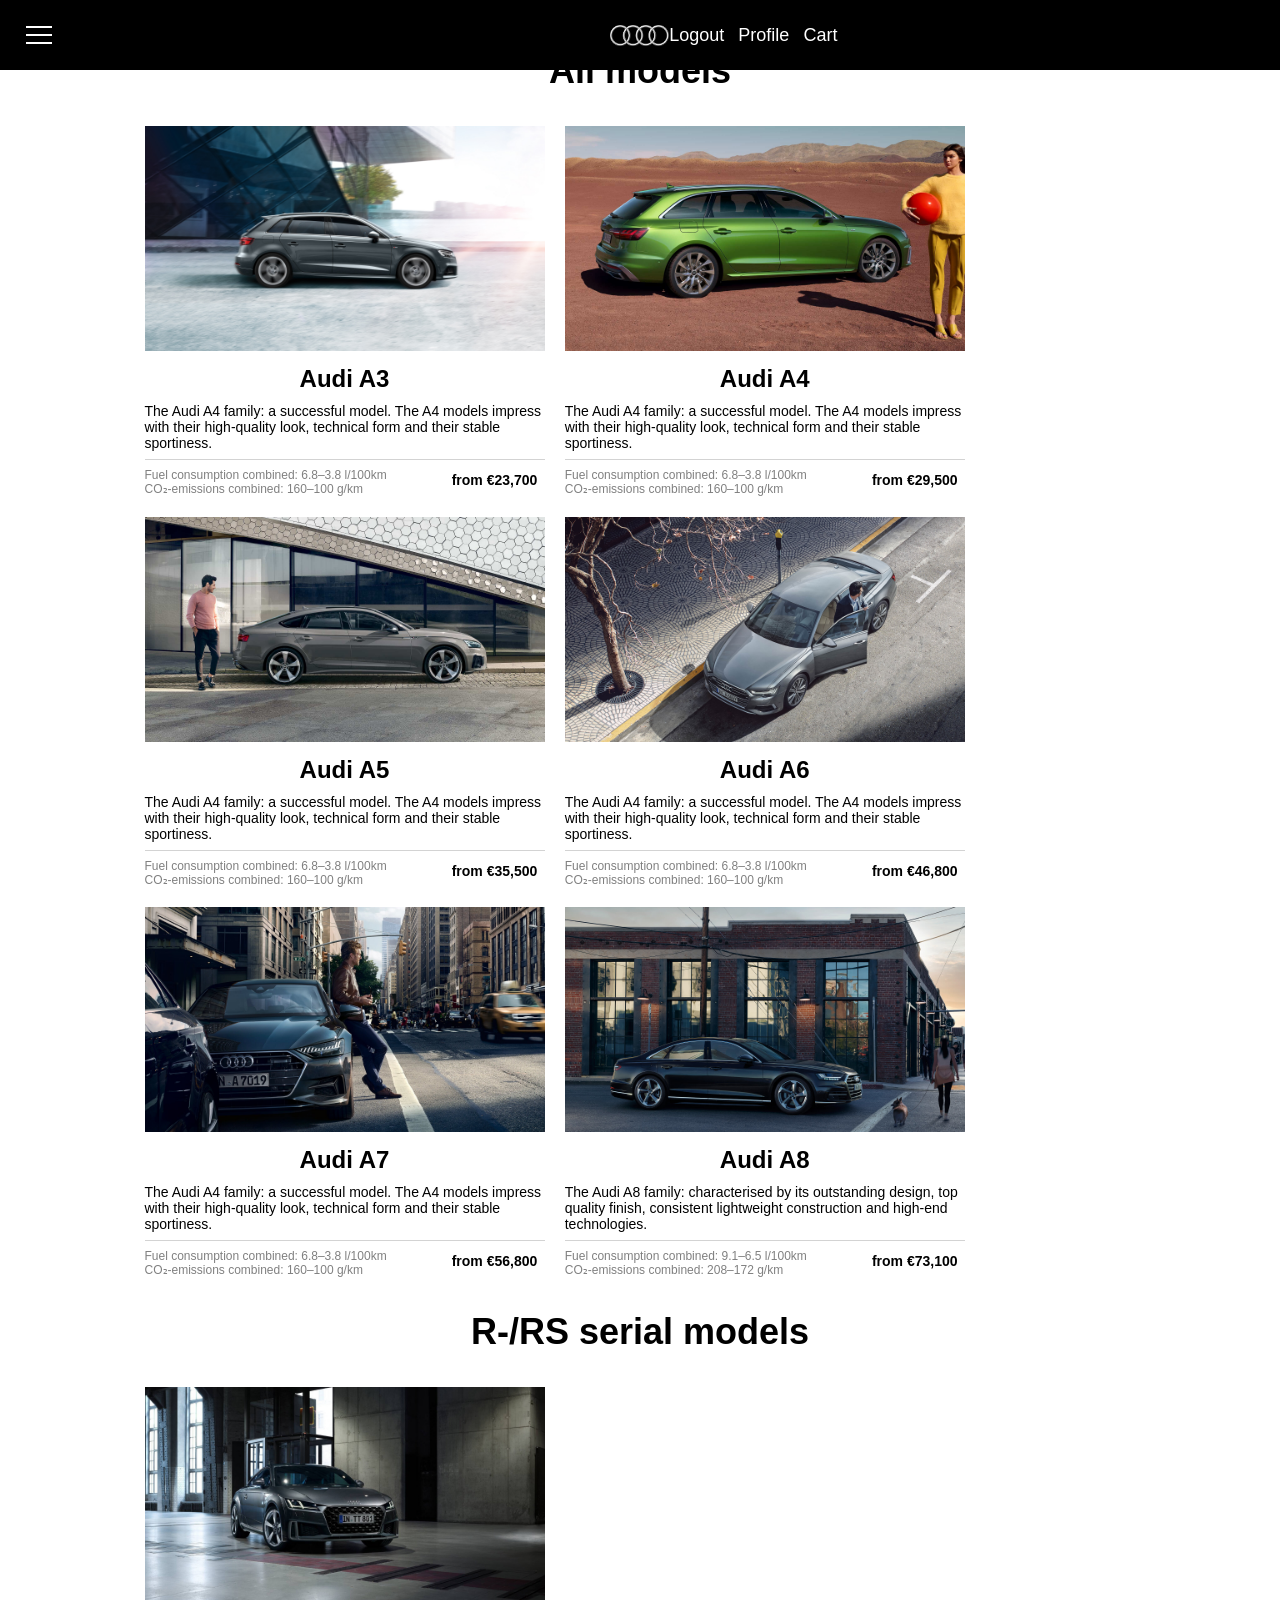
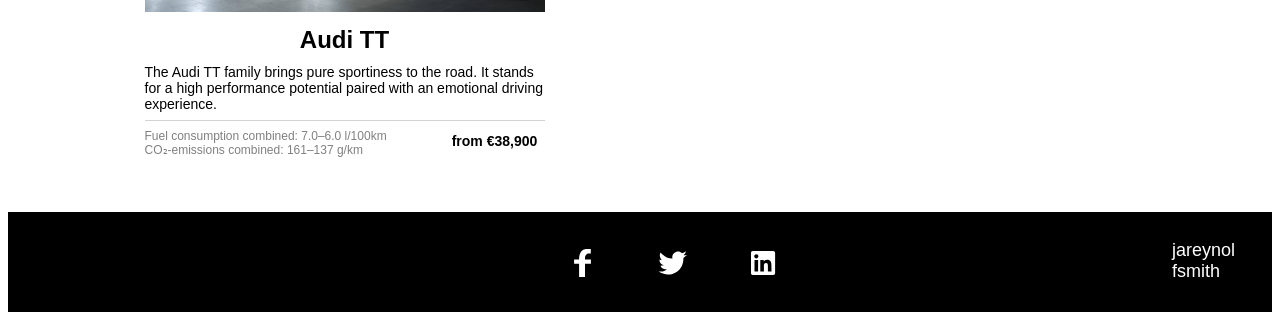
==== html/index.html @ 878bccba "colors" ====
<!DOCTYPE html>
<html lang="en">
<head>
    <meta charset="UTF-8">
    <title>Production Models</title>
    <link href="../css/top.css" rel="stylesheet">
    <link href="../css/hamburger.css" rel="stylesheet">
    <link href="../css/body.css" rel="stylesheet">
    <link href="../css/product_block.css" rel="stylesheet">
    <link href="../css/footer.css" rel="stylesheet">
</head>
<body>
<div class="top">
    <div class="hamburger-menu">
        <input id="menu__toggle" type="checkbox" />
        <label class="menu__btn" for="menu__toggle">
            <span></span>
        </label>
        <ul class="menu__box">
            <li><a class="menu__item" href="#">Type1</a></li>
            <li><a class="menu__item" href="#">Type2</a></li>
            <li><a class="menu__item" href="#">Type3</a></li>
        </ul>
    </div>
    <img src="../img/audi_logo.png" alt="audi logo" class="logo clearfix">
    <div class="top_menu">
        <a href="login.html" class="top_button">Logout</a>
<!--        Вместо Profile писать имя пользователя-->
        <a href="login.html" class="top_button">Profile</a>
<!--        Добавлять к корзине ": €[итоговая цена]"-->
        <a href="login.html" class="top_button">Cart</a>
    </div>
</div>
<div class="heading">
    <img src="https://www.audi.com//content/dam/gbp2/experience-audi/models-and-technology/production-models/1920x600_A189584_large_v2.jpg" alt="models">
    <h1>All models</h1>
</div>
<div class="container">
    <div class="product_block response clearfix">
        <img src="../img/A3_1920x1080_1.jpg" alt="A3">
        <div class="product_title">
            Audi A3
        </div>
        <div class="product_ description">
            The Audi A4 family: a successful model. The A4 models impress with their high-quality look, technical form and their stable sportiness.
        </div>
        <div class="delimiter"></div>
        <div class="product_ specifications">
            Fuel consumption combined: 6.8–3.8 l/100km<br>
            CO₂-emissions combined: 160–100 g/km
        </div>
        <div class="cost">from €23,700</div>
        <button class="button_add_to_cart">Add to cart</button>
    </div>
    <div class="product_block response clearfix">
        <img src="../img/A4_1920x1080_1.jpg" alt="A4">
        <div class="product_title">
            Audi A4
        </div>
        <div class="product_ description">
            The Audi A4 family: a successful model. The A4 models impress with their high-quality look, technical form and their stable sportiness.
        </div>
        <div class="delimiter"></div>
        <div class="product_ specifications">
            Fuel consumption combined: 6.8–3.8 l/100km<br>
            CO₂-emissions combined: 160–100 g/km
        </div>
        <div class="cost">from €29,500</div>
        <button class="button_add_to_cart">Add to cart</button>
    </div>
    <div class="product_block response clearfix">
        <img src="../img/A5_1920x1080_1.jpg" alt="A5">
        <div class="product_title">
            Audi A5
        </div>
        <div class="product_ description">
            The Audi A4 family: a successful model. The A4 models impress with their high-quality look, technical form and their stable sportiness.
        </div>
        <div class="delimiter"></div>
        <div class="product_ specifications">
            Fuel consumption combined: 6.8–3.8 l/100km<br>
            CO₂-emissions combined: 160–100 g/km
        </div>
        <div class="cost">from €35,500</div>
        <button class="button_add_to_cart">Add to cart</button>
    </div>
    <div class="product_block response clearfix">
        <img src="../img/A6_1920x1080_1.jpg" alt="A6">
        <div class="product_title">
            Audi A6
        </div>
        <div class="product_ description">
            The Audi A4 family: a successful model. The A4 models impress with their high-quality look, technical form and their stable sportiness.
        </div>
        <div class="delimiter"></div>
        <div class="product_ specifications">
            Fuel consumption combined: 6.8–3.8 l/100km<br>
            CO₂-emissions combined: 160–100 g/km
        </div>
        <div class="cost">from €46,800</div>
        <button class="button_add_to_cart">Add to cart</button>
    </div>
    <div class="product_block response clearfix">
        <img src="../img/A7_1920x1080_1.jpg" alt="A7">
        <div class="product_title">
            Audi A7
        </div>
        <div class="product_ description">
            The Audi A4 family: a successful model. The A4 models impress with their high-quality look, technical form and their stable sportiness.
        </div>
        <div class="delimiter"></div>
        <div class="product_ specifications">
            Fuel consumption combined: 6.8–3.8 l/100km<br>
            CO₂-emissions combined: 160–100 g/km
        </div>
        <div class="cost">from €56,800</div>
        <button class="button_add_to_cart">Add to cart</button>
    </div>
    <div class="product_block response clearfix">
        <img src="../img/A8_1920x1080_1.jpg" alt="A8">
        <div class="product_title">
            Audi A8
        </div>
        <div class="product_ description">
            The Audi A8 family: characterised by its outstanding design, top quality finish, consistent lightweight construction and high-end technologies.
        </div>
        <div class="delimiter"></div>
        <div class="product_ specifications">
            Fuel consumption combined: 9.1–6.5 l/100km<br>
            CO₂-emissions combined: 208–172 g/km
        </div>
        <div class="cost">from €73,100</div>
        <button class="button_add_to_cart">Add to cart</button>
    </div>
    <div class="heading">
        <h1>R-/RS serial models</h1>
    </div>
    <div class="product_block response clearfix">
        <img src="../img/TT_1920x1080_1.jpg" alt="TT">
        <div class="product_title">
            Audi TT
        </div>
        <div class="product_ description">
            The Audi TT family brings pure sportiness to the road. It stands for a high performance potential paired with an emotional driving experience.
        </div>
        <div class="delimiter"></div>
        <div class="product_ specifications">
            Fuel consumption combined: 7.0–6.0 l/100km<br>
            CO₂-emissions combined: 161–137 g/km
        </div>
        <div class="cost">from €38,900</div>
        <button class="button_add_to_cart">Add to cart</button>
    </div>
</div>
<div class="footer">
    <div class="footer_menu clearfix">
        <a class="footer_link" href="https://www.facebook.com/Audi.AG">
            <svg id="facebook" class="footer_logo">
                <path d="M20.1,20.4 L15.1,20.4 L15.1,24.8 L20.1,24.8 L20.1,38 L26,38 L26,24.8 L31.9,24.8 L31.9,20.4 L26,20.4 L26,18.6 C26,17.3 27.4,14.5 29.4,14.5 L31.8,14.5 L31.8,10.1 L26.7,10.1 C19.5,11.2 20.1,20.4 20.1,20.4 Z"></path>
            </svg>
            <div class="footer_link_underscore"></div>
        </a>
        <a class="footer_link" href="https://twitter.com/audiofficial?lang=en">
            <svg id="twitter" class="footer_logo">
                <path d="M34.5,16.2 C34.5,16.2 37.7,16.6 38.6,16 C37.1,16.8 35.6,17.8 34.4,19 C34.4,19 35.6,32.3 21.7,35.5 C21.7,35.5 14.5,36.1 9.4,32.2 C9.4,32.2 14.9,33.7 17.9,30.3 C17.9,30.3 12.8,30.8 11.5,26.8 C12.7,26.8 13.9,26.6 15.1,26.3 C15.1,26.3 10.3,25.4 10.4,20.6 C11.2,21.1 12.1,21.3 13.1,21.3 C13.1,21.3 9.1,17.7 11.6,13.5 C11.6,13.5 16.9,20 23.5,19.6 C22.7,16.6 24.5,13.5 27.6,12.7 C29.6,12.2 31.6,12.8 33,14.2 C34.4,13.9 35.7,13.3 36.9,12.3 C36.8,12.5 36.9,14.3 34.5,16.2 Z"></path>
            </svg>
            <div class="footer_link_underscore"></div>
        </a>
        <a class="footer_link" href="https://de.linkedin.com/company/audi-ag">
            <svg id="linkedin" class="footer_logo">
                <path d="M34.2,12 L13.8,12 C12.8,12 12,12.8 12,13.7 L12,34.2 C12,35.2 12.8,35.9 13.8,35.9 L34.3,35.9 C35.3,35.9 36.1,35.1 36.1,34.2 L36.1,13.7 C36,12.8 35.2,12 34.2,12 Z M19.1,32.5 L15.5,32.5 L15.5,21 L19.1,21 L19.1,32.5 Z M17.3,19.4 C16.2,19.4 15.2,18.5 15.2,17.3 C15.2,16.2 16.1,15.2 17.3,15.2 C18.5,15.2 19.4,16.1 19.4,17.3 C19.4,18.5 18.5,19.4 17.3,19.4 Z M32.5,32.5 L28.9,32.5 L28.9,26.9 C28.9,25.6 28.9,23.9 27,23.9 C25.1,23.9 24.9,25.3 24.9,26.8 L24.9,32.5 L21.3,32.5 L21.3,21 L24.7,21 L24.7,22.6 C25.2,21.7 26.3,20.7 28.1,20.7 C31.7,20.7 32.4,23.1 32.4,26.2 L32.5,32.5 Z"></path>
            </svg>
            <div class="footer_link_underscore"></div>
        </a>
    </div>
    <div class="footer_author">
        <a href="https://profile.intra.42.fr/users/jareynol">jareynol</a>
        <a href="https://profile.intra.42.fr/users/fsmith">fsmith</a>
<!--        fsmith<br>jareynol-->
    </div>
</div>
</body>
</html>
---- css/top.css ----
.top {
	position: fixed;
	top:0;
	left:0;
	width:100%;
	background-color: black;
	height: 70px;
	display: flex;
	align-items: center;
}

.logo {
	height: 30%;
	margin-left: 42%;
}

.top_menu {
	float: right;
	/*margin-left: 30%;*/
}

.top_button {
	font-family: Helvetica, sans-serif;
	font-size: 18px;
	text-align: right;
	color: white;
	margin-right: 10px;
	text-decoration: none;
}

.top_button:hover {
	text-decoration: underline;
}

.cart {

}
---- css/hamburger.css ----
.hamburger-menu{
	width: 8vh;
	padding-top: 30%;
}
/* скрываем чекбокс */
#menu__toggle {
	opacity: 0;
}
/* стилизуем кнопку */
.menu__btn {
	display: flex; /* используем flex для центрирования содержимого */
	align-items: center;  /* центрируем содержимое кнопки */
	position: fixed;
	top: 22px;
	left: 2vw;
	width: 26px;
	height: 26px;
	cursor: pointer;
	z-index: 1;
}
/* добавляем "гамбургер" */
.menu__btn > span,
.menu__btn > span::before,
.menu__btn > span::after {
	display: block;
	position: absolute;
	width: 100%;
	height: 2px;
	background-color: white;
}
.menu__btn > span::before {
	content: '';
	top: -8px;
}
.menu__btn > span::after {
	content: '';
	top: 8px;
}
/* контейнер меню */
.menu__box {
	display: block;
	position: fixed;
	visibility: hidden;
	top: 0;
	left: -100%;
	width: 200px;
	height: 10vh;
	margin: 0;
	padding: 80px 0;
	list-style: none;
	text-align: center;
	background-color: #ECEFF1;
	box-shadow: 1px 0px 6px rgba(0, 0, 0, .2);
}
/* элементы меню */
.menu__item {
	display: block;
	padding: 12px 24px;
	color: #333;
	font-family: 'Roboto', sans-serif;
	font-size: 20px;
	font-weight: 600;
	text-decoration: none;
}
.menu__item:hover {
	background-color: #CFD8DC;
}
#menu__toggle:checked ~ .menu__btn > span {
	transform: rotate(45deg);
}
#menu__toggle:checked ~ .menu__btn > span::before {
	top: 0;
	transform: rotate(0);
}
#menu__toggle:checked ~ .menu__btn > span::after {
	top: 0;
	transform: rotate(90deg);
}
#menu__toggle:checked ~ .menu__box {
	visibility: visible;
	left: 0;
}
---- css/body.css ----
.clearfix:after {
    content:'';
    display: table;
    width: 100%;
    clear: both;
}
.response {
    -webkit-transition: all 0.3s ease;;
    -moz-transition: all 0.3s ease;;
    -o-transition: all 0.3s ease;;
    transition: all 0.3s ease;
}
.container{
    /*padding-top: 5vh;*/
    padding-bottom: 5vh;
    width: 80%;
    margin: 0 10% 0 10%;
    display: flex;
    flex-wrap: wrap;
    background-color: white;
}
.heading {
    width: 100%;
    margin: 0 auto;
}
.heading img {
    width: 100%;
}
h1 {
    font-family: Helvetica, sans-serif;
    font-size: 36px;
    text-align: center;
    color: black;
}

h2 {
    font-family: Arial, sans-serif;
    font-size: 24px;
    text-align: center;
    font-weight: bold;
    padding-top: 10px;
    padding-bottom: 10px;
}

h3 {
    font-family: Helvetica, sans-serif;
    font-size: 18px;
    text-align: center;
    font-weight: normal;
    margin-top: 18px;
}

.strong_text {
    font-family: Helvetica, sans-serif;
    font-size: 18px;
    text-align: left;
    font-weight: normal;
    margin-top: 18px;
}

p {
    font-family: Helvetica, sans-serif;
    font-size: 16px;
}
---- css/product_block.css ----
.product_block {
	width: 31%;
	padding: 1%;
	float: left;
	min-width: 400px;
	border-radius: 3px;
}
.product_block img {
	width: 100%;
}
.product_block:hover {
	background-color: whitesmoke;
}
.product_block:hover .button_add_to_cart {
	display: block;
}
.product_block:hover .cost {
	display: none;
}
.product_title {
	font-family: Arial, sans-serif;
	font-size: 24px;
	text-align: center;
	font-weight: bold;
	padding-top: 10px;
	padding-bottom: 10px;
}
.product_ {
	font-family: Helvetica, sans-serif;
	text-align: left;
}
.description {
	color: black;
	font-size: 14px;
}
.specifications {
	float: left;
	width: 75%;
	color: gray;
	font-size: 12px;
}
.delimiter {
	height: 1px;
	background-color: lightgray;
	margin-top: 8px;
	margin-bottom: 8px;
}
.cost {
	padding-top: 4px;
	font-family: Arial, sans-serif;
	font-size: 14px;
	text-align: center;
	font-weight: bold;
	display: block;
}
.button_add_to_cart {
	font-size: 13px;
	float: right;
	width: 25%;
	height: 27px;
	display: none;
}
---- css/footer.css ----
.footer {
	height: 100px;
	background-color: black;
}
.footer svg {
	height: 50px;
}

.footer_menu {
	margin-top: 27px;
	float: left;
	margin-left: 42%;
	width: 300px;
}

.footer_link {
	float: left;
	margin-left: 20px;
	margin-right: 20px;
	width: 50px;
	height: 50px;
}

.footer_logo {
	viewBox: 0 0 48 48;
	/*width: 100%;*/
	/*height: 100%;*/
	fill: white;
	fill-rule: nonzero;
	stroke: none;
	stroke-width: 1;
}

.footer_link_underscore {
	display: none;
	height: 2px;
	background-color: white;
	width: 60%;
	margin-top: -5px;
	margin-left: 20%;
}

.footer_link:hover .footer_link_underscore {
	display: block;
}

.footer_author {
	float: right;
	width: 100px;
	margin-top: 28px;
}

.footer_author a {
	font-family: Helvetica, sans-serif;
	font-size: 18px;
	text-align: left;
	color: white;
	text-decoration: none;
}

.footer_author a:hover {
	text-decoration: underline;
}
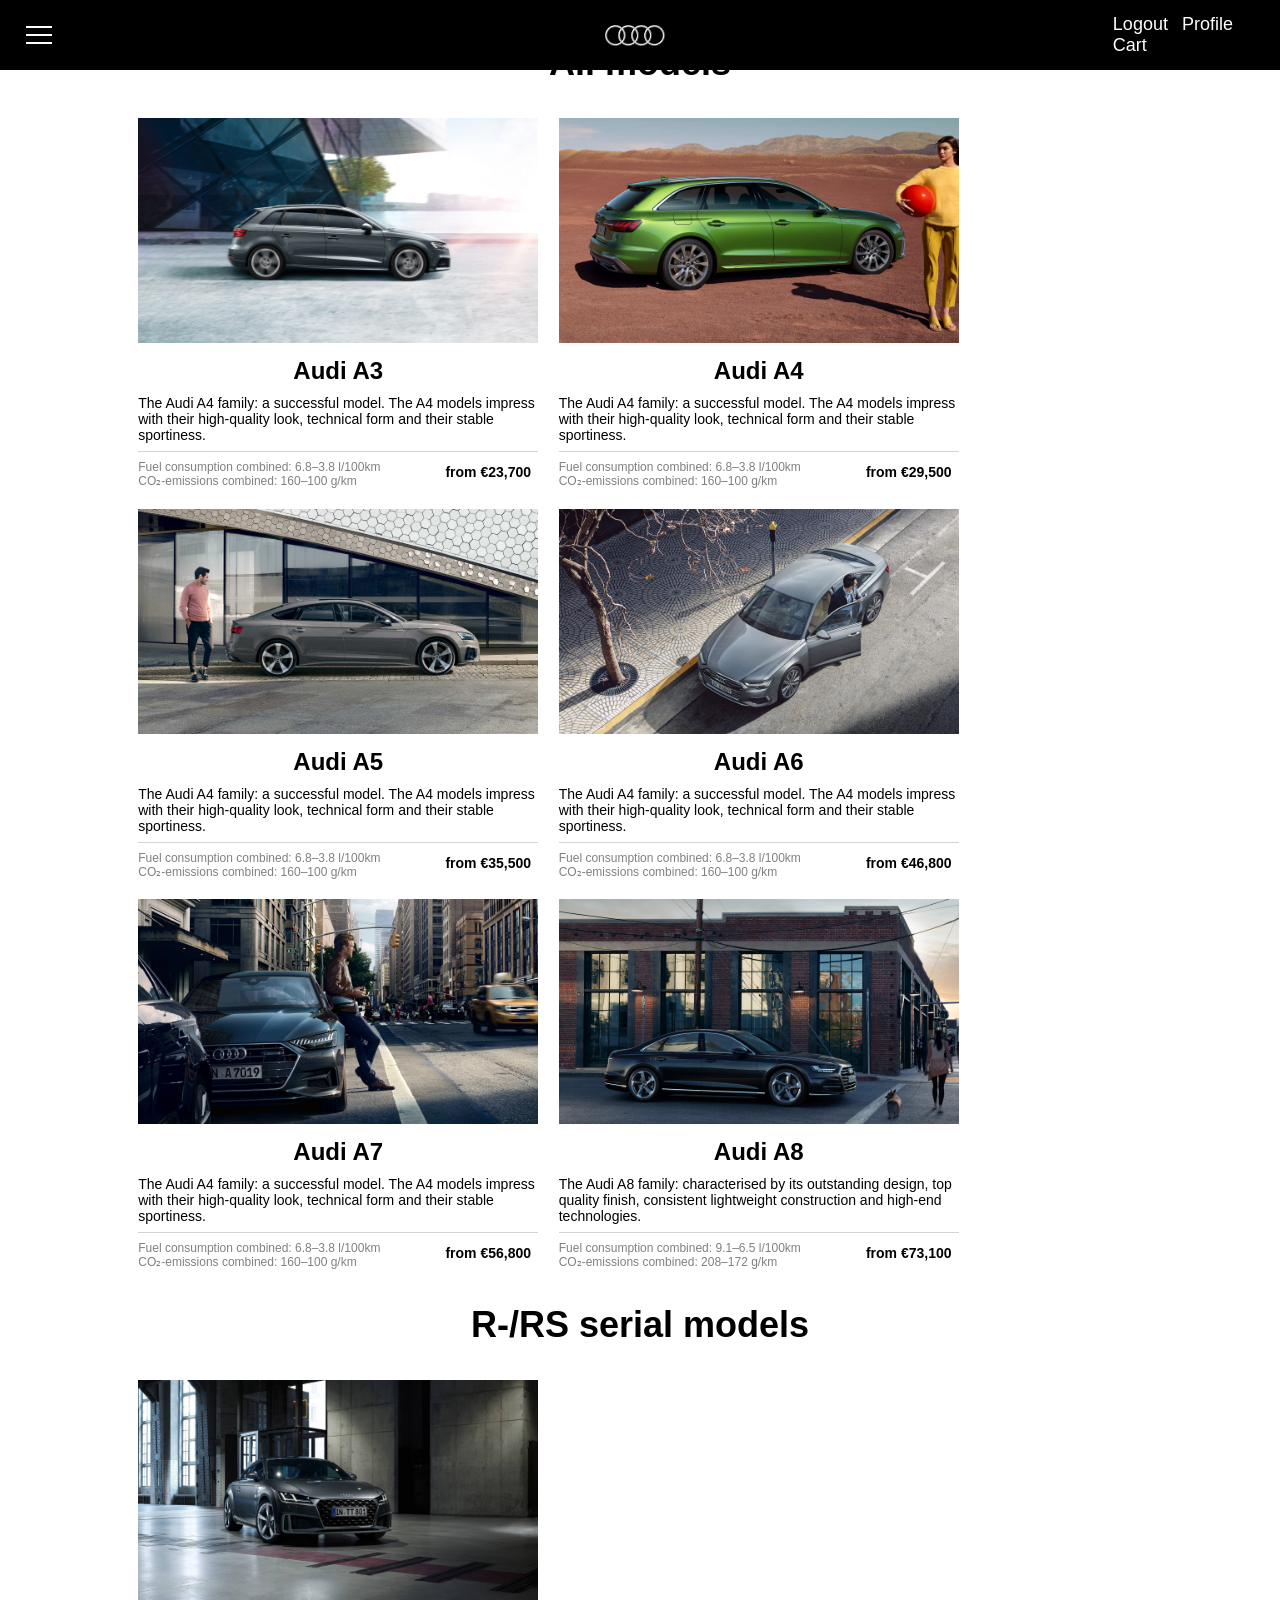
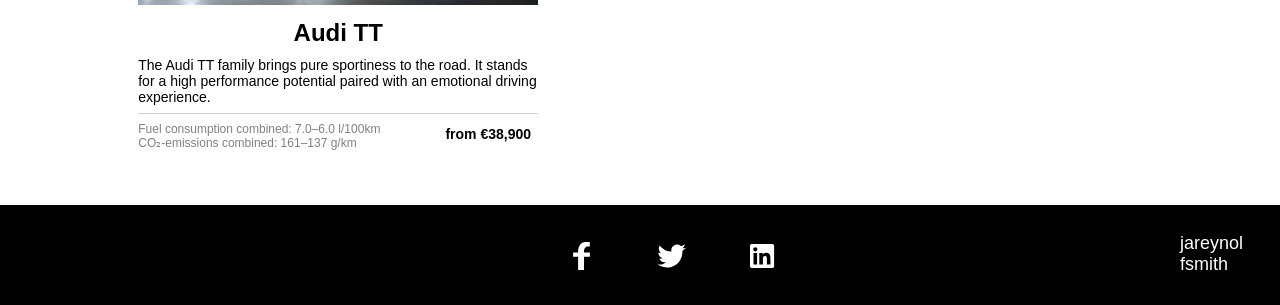
==== commit 3c2d3e56: "index content" ====
--- a/html/index.html
+++ b/html/index.html
@@ -52,7 +52,7 @@
         <div class="cost">from €23,700</div>
         <button class="button_add_to_cart">Add to cart</button>
     </div>
-    <div class="product_block response clearfix">
+    <div id="A4" class="product_block response clearfix">
         <img src="../img/A4_1920x1080_1.jpg" alt="A4">
         <div class="product_title">
             Audi A4
--- a/css/top.css
+++ b/css/top.css
@@ -7,6 +7,7 @@
 	height: 70px;
 	display: flex;
 	align-items: center;
+
 }
 
 .logo {
@@ -15,7 +16,8 @@
 }
 
 .top_menu {
-	float: right;
+	padding-left:35vw;
+	/*display: flex;*/
 	/*margin-left: 30%;*/
 }
 
--- a/css/body.css
+++ b/css/body.css
@@ -9,6 +9,9 @@
     -moz-transition: all 0.3s ease;;
     -o-transition: all 0.3s ease;;
     transition: all 0.3s ease;
+}
+body {
+    margin: 0;
 }
 .container{
     /*padding-top: 5vh;*/
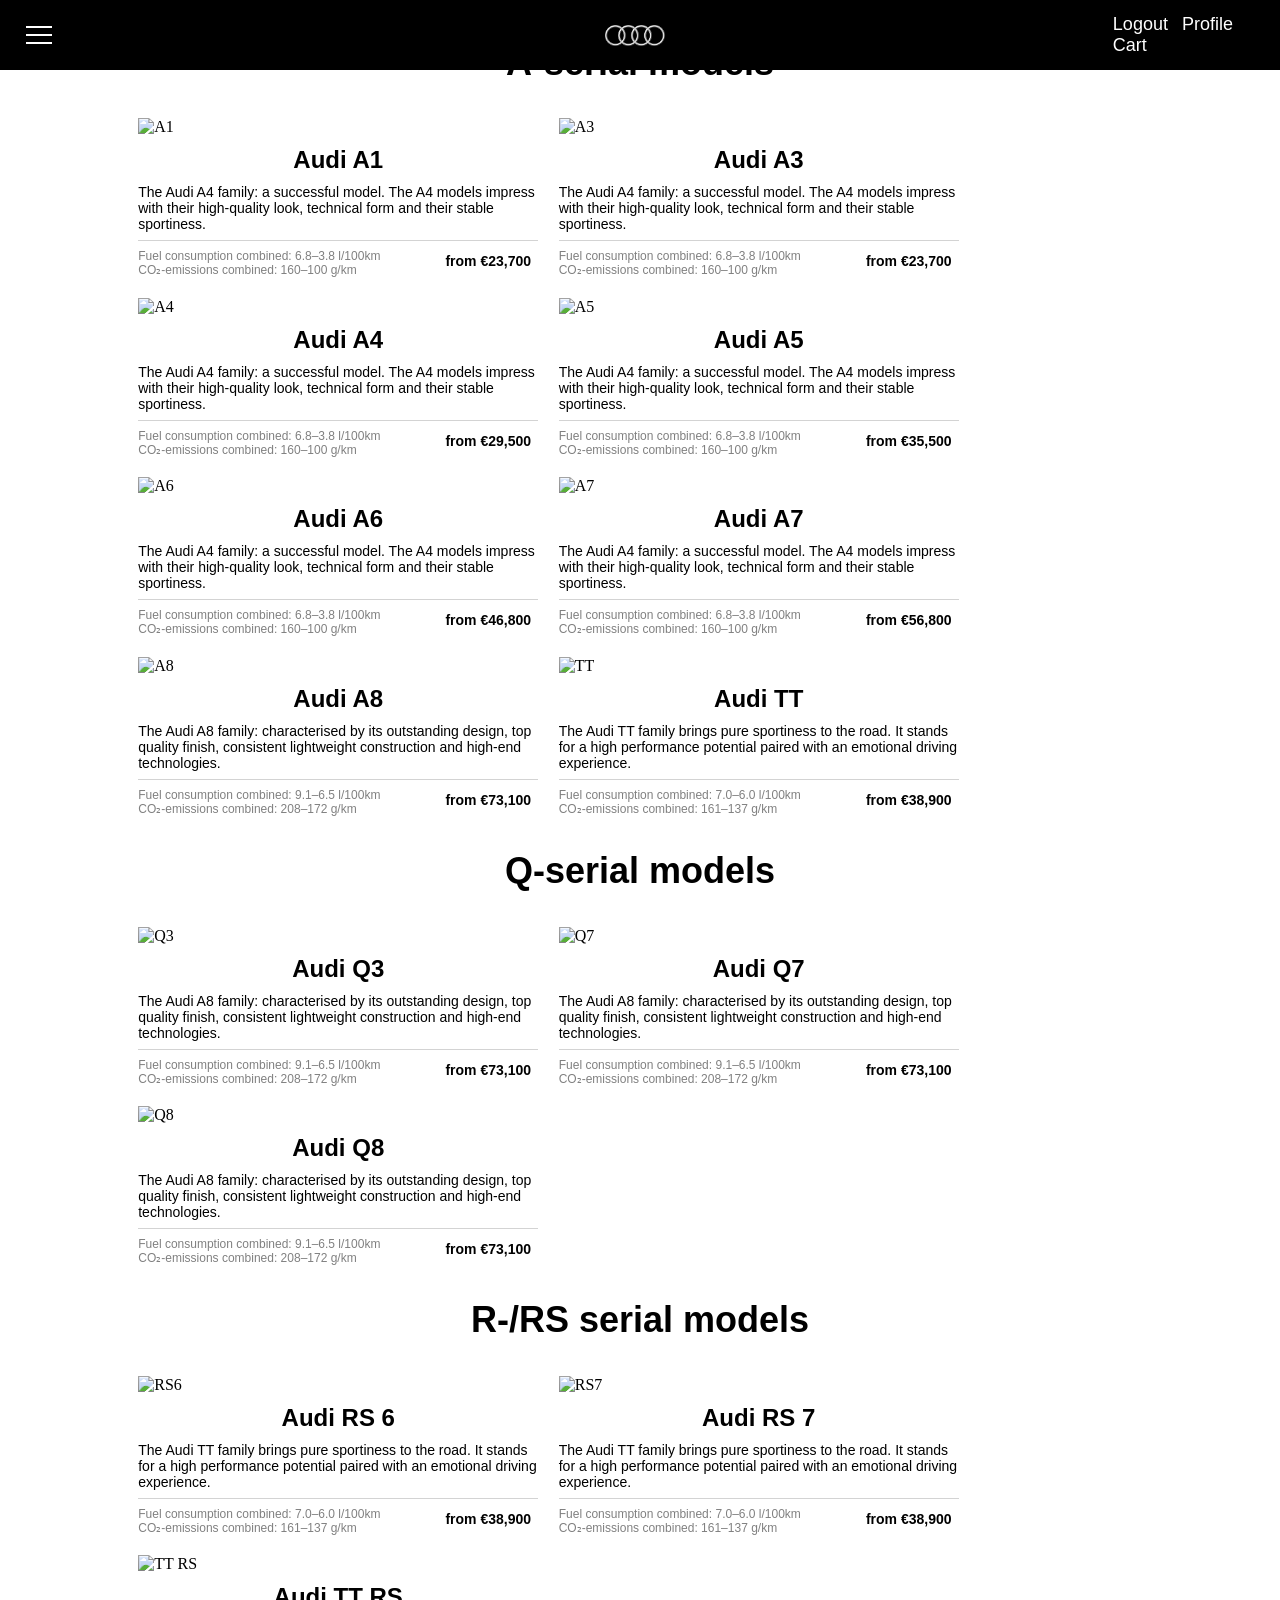
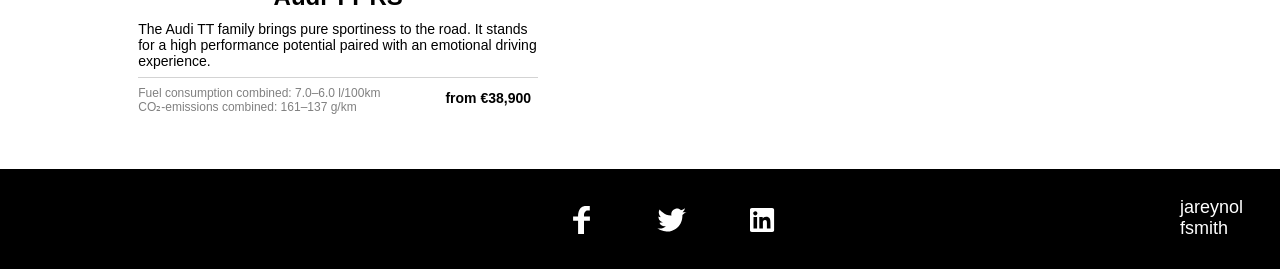
==== commit 3da35069: "more models" ====
--- a/html/index.html
+++ b/html/index.html
@@ -33,11 +33,28 @@
 </div>
 <div class="heading">
     <img src="https://www.audi.com//content/dam/gbp2/experience-audi/models-and-technology/production-models/1920x600_A189584_large_v2.jpg" alt="models">
-    <h1>All models</h1>
+<!--    <h1>All models</h1>-->
 </div>
 <div class="container">
-    <div class="product_block response clearfix">
-        <img src="../img/A3_1920x1080_1.jpg" alt="A3">
+    <div class="heading"><h1>A-serial models</h1></div>
+    <div id="A1" class="product_block response clearfix">
+        <img src="https://www.audi.com/content/dam/gbp2/experience-audi/models-and-technology/production-models/a1/my-2019/1920x1080-gal-prop-tx/1920x1080_desktop_AA1_181001.jpg" alt="A1">
+        <div class="product_title">
+            Audi A1
+        </div>
+        <div class="product_ description">
+            The Audi A4 family: a successful model. The A4 models impress with their high-quality look, technical form and their stable sportiness.
+        </div>
+        <div class="delimiter"></div>
+        <div class="product_ specifications">
+            Fuel consumption combined: 6.8–3.8 l/100km<br>
+            CO₂-emissions combined: 160–100 g/km
+        </div>
+        <div class="cost">from €23,700</div>
+        <button class="button_add_to_cart">Add to cart</button>
+    </div>
+    <div id="A3" class="product_block response clearfix">
+        <img src="https://www.audi.com/content/dam/gbp2/experience-audi/models-and-technology/production-models/a3/my-2019/1920x1080-gal-prop/AA3_SB_161001_1-1920x1080.jpg" alt="A3">
         <div class="product_title">
             Audi A3
         </div>
@@ -53,7 +70,7 @@
         <button class="button_add_to_cart">Add to cart</button>
     </div>
     <div id="A4" class="product_block response clearfix">
-        <img src="../img/A4_1920x1080_1.jpg" alt="A4">
+        <img src="https://www.audi.com/content/dam/gbp2/experience-audi/models-and-technology/production-models/a4/my-2020/1920x1080_AA4_L_191010.jpg" alt="A4">
         <div class="product_title">
             Audi A4
         </div>
@@ -68,8 +85,8 @@
         <div class="cost">from €29,500</div>
         <button class="button_add_to_cart">Add to cart</button>
     </div>
-    <div class="product_block response clearfix">
-        <img src="../img/A5_1920x1080_1.jpg" alt="A5">
+    <div id="A5" class="product_block response clearfix">
+        <img src="https://www.audi.com/content/dam/gbp2/experience-audi/models-and-technology/production-models/a5/my2020/1920x1080_teaser_AA5_SB_191007.jpg" alt="A5">
         <div class="product_title">
             Audi A5
         </div>
@@ -84,8 +101,8 @@
         <div class="cost">from €35,500</div>
         <button class="button_add_to_cart">Add to cart</button>
     </div>
-    <div class="product_block response clearfix">
-        <img src="../img/A6_1920x1080_1.jpg" alt="A6">
+    <div id="A6" class="product_block response clearfix">
+        <img src="https://www.audi.com/content/dam/gbp2/experience-audi/models-and-technology/production-models/a6/my-2019/1920x1080-gal-prop/1920x1080_desktop_%20CLASSIC_M01_SEDAN_COMP_09_FINAL_FLAT.jpg" alt="A6">
         <div class="product_title">
             Audi A6
         </div>
@@ -100,8 +117,8 @@
         <div class="cost">from €46,800</div>
         <button class="button_add_to_cart">Add to cart</button>
     </div>
-    <div class="product_block response clearfix">
-        <img src="../img/A7_1920x1080_1.jpg" alt="A7">
+    <div id="A7" class="product_block response clearfix">
+        <img src="https://www.audi.com/content/dam/gbp2/experience-audi/models-and-technology/production-models/a7/my2019/mobile/1920x1080_desktop_AA7_17009.jpg" alt="A7">
         <div class="product_title">
             Audi A7
         </div>
@@ -116,8 +133,8 @@
         <div class="cost">from €56,800</div>
         <button class="button_add_to_cart">Add to cart</button>
     </div>
-    <div class="product_block response clearfix">
-        <img src="../img/A8_1920x1080_1.jpg" alt="A8">
+    <div id="A8" class="product_block response clearfix">
+        <img src="https://www.audi.com/content/dam/gbp2/experience-audi/models-and-technology/production-models/a8/my2019/desktop/1920x1080_teaser_AA8_171002.jpg" alt="A8">
         <div class="product_title">
             Audi A8
         </div>
@@ -132,13 +149,108 @@
         <div class="cost">from €73,100</div>
         <button class="button_add_to_cart">Add to cart</button>
     </div>
-    <div class="heading">
-        <h1>R-/RS serial models</h1>
-    </div>
-    <div class="product_block response clearfix">
-        <img src="../img/TT_1920x1080_1.jpg" alt="TT">
+    <div id="TT" class="product_block response clearfix">
+        <img src="https://www.audi.com/content/dam/gbp2/experience-audi/models-and-technology/production-models/tt/my2019/1920x1080-gal-prop-tx/1920x1080_desktop_ATT_181005.jpg" alt="TT">
         <div class="product_title">
             Audi TT
+        </div>
+        <div class="product_ description">
+            The Audi TT family brings pure sportiness to the road. It stands for a high performance potential paired with an emotional driving experience.
+        </div>
+        <div class="delimiter"></div>
+        <div class="product_ specifications">
+            Fuel consumption combined: 7.0–6.0 l/100km<br>
+            CO₂-emissions combined: 161–137 g/km
+        </div>
+        <div class="cost">from €38,900</div>
+        <button class="button_add_to_cart">Add to cart</button>
+    </div>
+    <div class="heading"><h1>Q-serial models</h1></div>
+    <div id="Q3" class="product_block response clearfix">
+        <img src="https://www.audi.com/content/dam/gbp2/experience-audi/models-and-technology/production-models/q3/my2019/1920x1080-gal-prop-tx/1920x1080_desktop_AQ3_181001.jpg" alt="Q3">
+        <div class="product_title">
+            Audi Q3
+        </div>
+        <div class="product_ description">
+            The Audi A8 family: characterised by its outstanding design, top quality finish, consistent lightweight construction and high-end technologies.
+        </div>
+        <div class="delimiter"></div>
+        <div class="product_ specifications">
+            Fuel consumption combined: 9.1–6.5 l/100km<br>
+            CO₂-emissions combined: 208–172 g/km
+        </div>
+        <div class="cost">from €73,100</div>
+        <button class="button_add_to_cart">Add to cart</button>
+    </div>
+    <div id="Q7" class="product_block response clearfix">
+        <img src="https://www.audi.com/content/dam/gbp2/experience-audi/models-and-technology/production-models/q7/my-2020/1920x1080_AQ7_191002.jpg" alt="Q7">
+        <div class="product_title">
+            Audi Q7
+        </div>
+        <div class="product_ description">
+            The Audi A8 family: characterised by its outstanding design, top quality finish, consistent lightweight construction and high-end technologies.
+        </div>
+        <div class="delimiter"></div>
+        <div class="product_ specifications">
+            Fuel consumption combined: 9.1–6.5 l/100km<br>
+            CO₂-emissions combined: 208–172 g/km
+        </div>
+        <div class="cost">from €73,100</div>
+        <button class="button_add_to_cart">Add to cart</button>
+    </div>
+    <div id="Q8" class="product_block response clearfix">
+        <img src="https://www.audi.com/content/dam/gbp2/experience-audi/models-and-technology/production-models/q8/my2019/1920x1080-gal-prop-tx/1920x1080_desktop_AQ8_181006.jpg" alt="Q8">
+        <div class="product_title">
+            Audi Q8
+        </div>
+        <div class="product_ description">
+            The Audi A8 family: characterised by its outstanding design, top quality finish, consistent lightweight construction and high-end technologies.
+        </div>
+        <div class="delimiter"></div>
+        <div class="product_ specifications">
+            Fuel consumption combined: 9.1–6.5 l/100km<br>
+            CO₂-emissions combined: 208–172 g/km
+        </div>
+        <div class="cost">from €73,100</div>
+        <button class="button_add_to_cart">Add to cart</button>
+    </div>
+    <div class="heading"><h1>R-/RS serial models</h1></div>
+    <div id="RS6" class="product_block response clearfix">
+        <img src="https://www.audi.com/content/dam/gbp2/experience-audi/audi-sport/r-rs-serial-models/rs6-avant/1920x1080-desktop-ARS6_191013.jpg" alt="RS6">
+        <div class="product_title">
+            Audi RS 6
+        </div>
+        <div class="product_ description">
+            The Audi TT family brings pure sportiness to the road. It stands for a high performance potential paired with an emotional driving experience.
+        </div>
+        <div class="delimiter"></div>
+        <div class="product_ specifications">
+            Fuel consumption combined: 7.0–6.0 l/100km<br>
+            CO₂-emissions combined: 161–137 g/km
+        </div>
+        <div class="cost">from €38,900</div>
+        <button class="button_add_to_cart">Add to cart</button>
+    </div>
+    <div id="RS7" class="product_block response clearfix">
+        <img src="https://www.audi.com//content/dam/gbp2/experience-audi/audi-sport/r-rs-serial-models/rs7_sportback/my2020/1920x1080_stage-mobile_ARS7_191005.jpg" alt="RS7">
+        <div class="product_title">
+            Audi RS 7
+        </div>
+        <div class="product_ description">
+            The Audi TT family brings pure sportiness to the road. It stands for a high performance potential paired with an emotional driving experience.
+        </div>
+        <div class="delimiter"></div>
+        <div class="product_ specifications">
+            Fuel consumption combined: 7.0–6.0 l/100km<br>
+            CO₂-emissions combined: 161–137 g/km
+        </div>
+        <div class="cost">from €38,900</div>
+        <button class="button_add_to_cart">Add to cart</button>
+    </div>
+    <div id="TT RS" class="product_block response clearfix">
+        <img src="https://www.audi.com/content/dam/gbp2/experience-audi/audi-sport/r-rs-serial-models/tt-rs/Teaser.jpg" alt="TT RS">
+        <div class="product_title">
+            Audi TT RS
         </div>
         <div class="product_ description">
             The Audi TT family brings pure sportiness to the road. It stands for a high performance potential paired with an emotional driving experience.
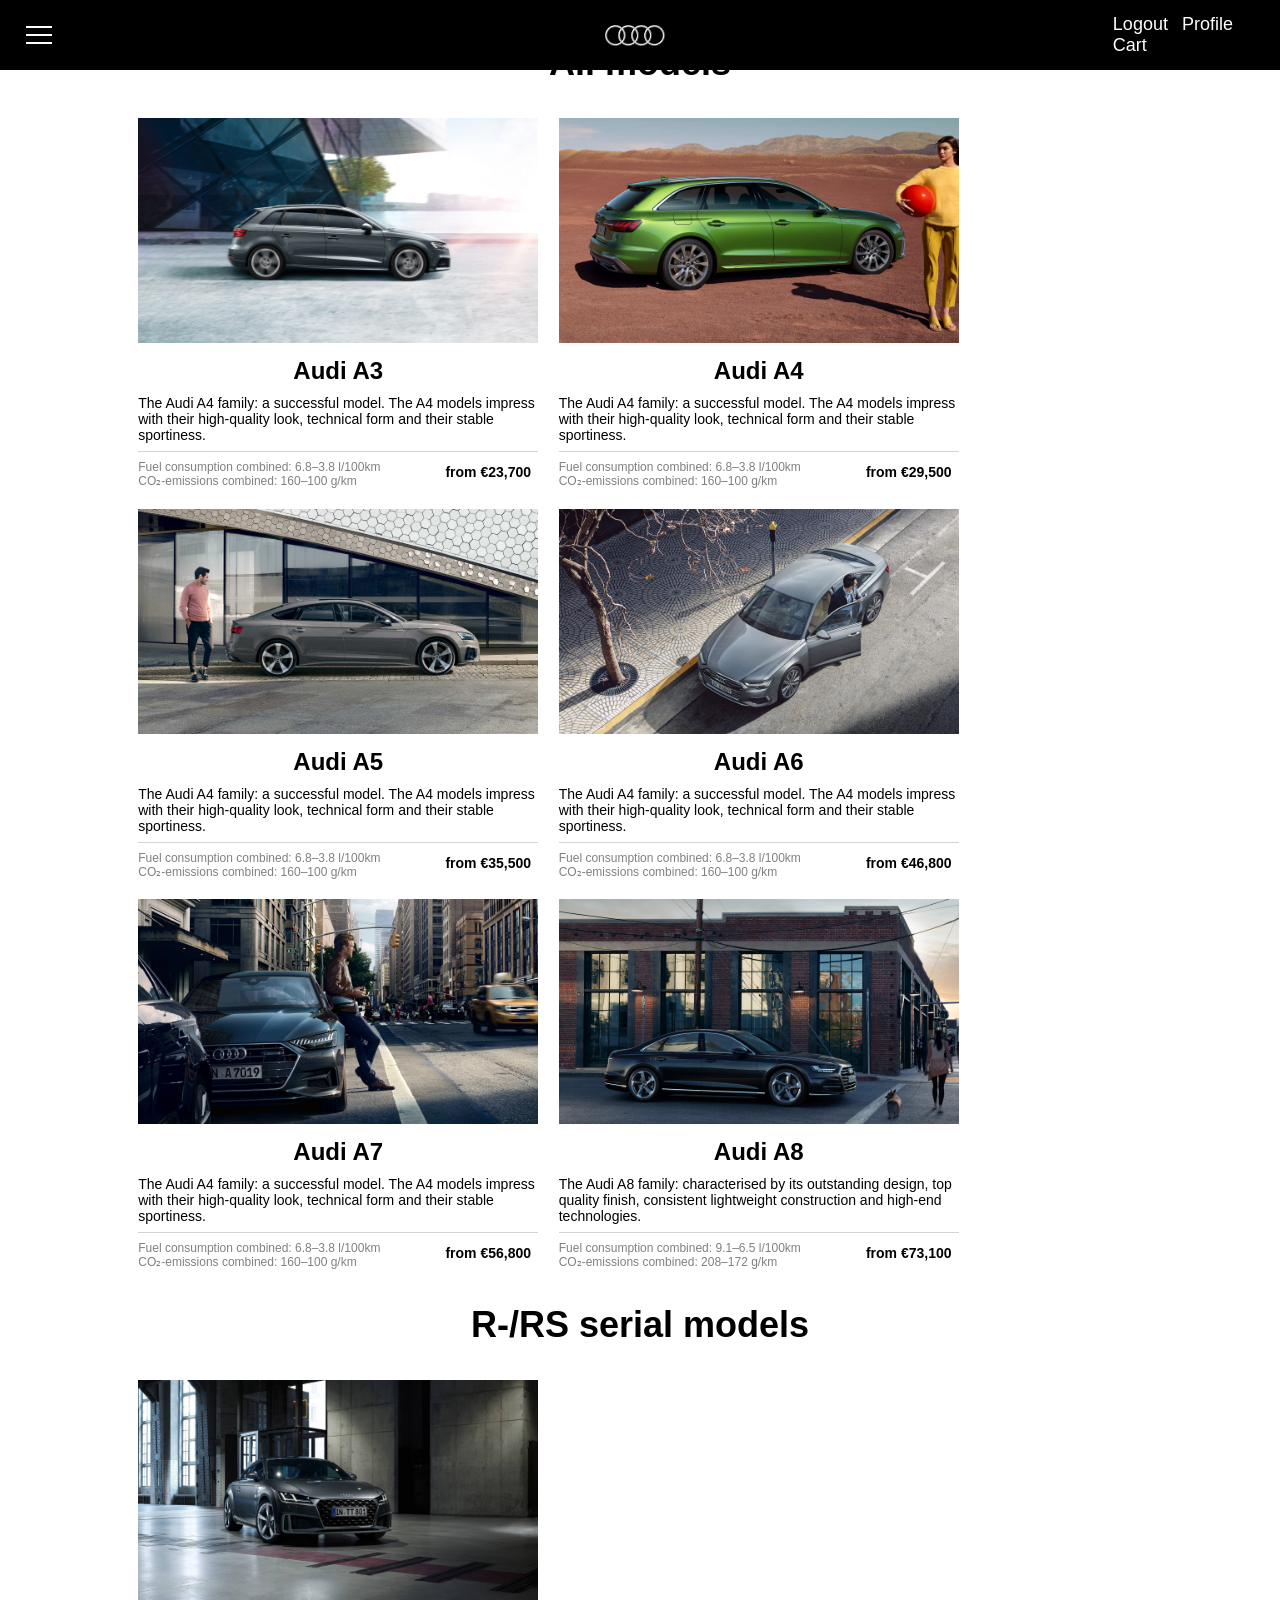
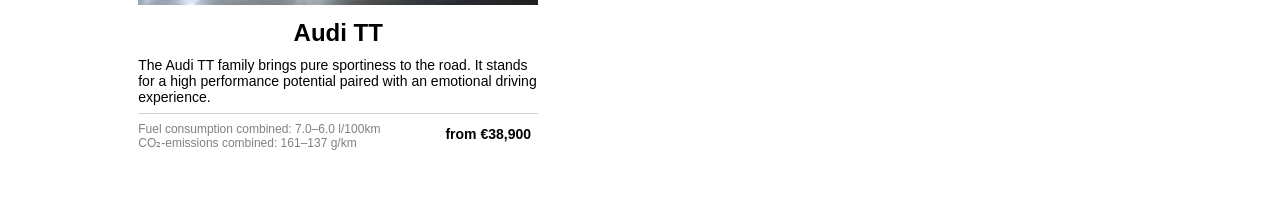
==== commit 3d622f52: "132" ====
--- a/html/index.html
+++ b/html/index.html
@@ -8,6 +8,7 @@
     <link href="../css/body.css" rel="stylesheet">
     <link href="../css/product_block.css" rel="stylesheet">
     <link href="../css/footer.css" rel="stylesheet">
+    <link rel="import" href="./footer.html">
 </head>
 <body>
 <div class="top">
@@ -33,28 +34,11 @@
 </div>
 <div class="heading">
     <img src="https://www.audi.com//content/dam/gbp2/experience-audi/models-and-technology/production-models/1920x600_A189584_large_v2.jpg" alt="models">
-<!--    <h1>All models</h1>-->
+    <h1>All models</h1>
 </div>
 <div class="container">
-    <div class="heading"><h1>A-serial models</h1></div>
-    <div id="A1" class="product_block response clearfix">
-        <img src="https://www.audi.com/content/dam/gbp2/experience-audi/models-and-technology/production-models/a1/my-2019/1920x1080-gal-prop-tx/1920x1080_desktop_AA1_181001.jpg" alt="A1">
-        <div class="product_title">
-            Audi A1
-        </div>
-        <div class="product_ description">
-            The Audi A4 family: a successful model. The A4 models impress with their high-quality look, technical form and their stable sportiness.
-        </div>
-        <div class="delimiter"></div>
-        <div class="product_ specifications">
-            Fuel consumption combined: 6.8–3.8 l/100km<br>
-            CO₂-emissions combined: 160–100 g/km
-        </div>
-        <div class="cost">from €23,700</div>
-        <button class="button_add_to_cart">Add to cart</button>
-    </div>
-    <div id="A3" class="product_block response clearfix">
-        <img src="https://www.audi.com/content/dam/gbp2/experience-audi/models-and-technology/production-models/a3/my-2019/1920x1080-gal-prop/AA3_SB_161001_1-1920x1080.jpg" alt="A3">
+    <div class="product_block response clearfix">
+        <img src="../img/A3_1920x1080_1.jpg" alt="A3">
         <div class="product_title">
             Audi A3
         </div>
@@ -69,8 +53,8 @@
         <div class="cost">from €23,700</div>
         <button class="button_add_to_cart">Add to cart</button>
     </div>
-    <div id="A4" class="product_block response clearfix">
-        <img src="https://www.audi.com/content/dam/gbp2/experience-audi/models-and-technology/production-models/a4/my-2020/1920x1080_AA4_L_191010.jpg" alt="A4">
+    <div class="product_block response clearfix">
+        <img src="../img/A4_1920x1080_1.jpg" alt="A4">
         <div class="product_title">
             Audi A4
         </div>
@@ -85,8 +69,8 @@
         <div class="cost">from €29,500</div>
         <button class="button_add_to_cart">Add to cart</button>
     </div>
-    <div id="A5" class="product_block response clearfix">
-        <img src="https://www.audi.com/content/dam/gbp2/experience-audi/models-and-technology/production-models/a5/my2020/1920x1080_teaser_AA5_SB_191007.jpg" alt="A5">
+    <div class="product_block response clearfix">
+        <img src="../img/A5_1920x1080_1.jpg" alt="A5">
         <div class="product_title">
             Audi A5
         </div>
@@ -101,8 +85,8 @@
         <div class="cost">from €35,500</div>
         <button class="button_add_to_cart">Add to cart</button>
     </div>
-    <div id="A6" class="product_block response clearfix">
-        <img src="https://www.audi.com/content/dam/gbp2/experience-audi/models-and-technology/production-models/a6/my-2019/1920x1080-gal-prop/1920x1080_desktop_%20CLASSIC_M01_SEDAN_COMP_09_FINAL_FLAT.jpg" alt="A6">
+    <div class="product_block response clearfix">
+        <img src="../img/A6_1920x1080_1.jpg" alt="A6">
         <div class="product_title">
             Audi A6
         </div>
@@ -117,8 +101,8 @@
         <div class="cost">from €46,800</div>
         <button class="button_add_to_cart">Add to cart</button>
     </div>
-    <div id="A7" class="product_block response clearfix">
-        <img src="https://www.audi.com/content/dam/gbp2/experience-audi/models-and-technology/production-models/a7/my2019/mobile/1920x1080_desktop_AA7_17009.jpg" alt="A7">
+    <div class="product_block response clearfix">
+        <img src="../img/A7_1920x1080_1.jpg" alt="A7">
         <div class="product_title">
             Audi A7
         </div>
@@ -133,8 +117,8 @@
         <div class="cost">from €56,800</div>
         <button class="button_add_to_cart">Add to cart</button>
     </div>
-    <div id="A8" class="product_block response clearfix">
-        <img src="https://www.audi.com/content/dam/gbp2/experience-audi/models-and-technology/production-models/a8/my2019/desktop/1920x1080_teaser_AA8_171002.jpg" alt="A8">
+    <div class="product_block response clearfix">
+        <img src="../img/A8_1920x1080_1.jpg" alt="A8">
         <div class="product_title">
             Audi A8
         </div>
@@ -149,8 +133,11 @@
         <div class="cost">from €73,100</div>
         <button class="button_add_to_cart">Add to cart</button>
     </div>
-    <div id="TT" class="product_block response clearfix">
-        <img src="https://www.audi.com/content/dam/gbp2/experience-audi/models-and-technology/production-models/tt/my2019/1920x1080-gal-prop-tx/1920x1080_desktop_ATT_181005.jpg" alt="TT">
+    <div class="heading">
+        <h1>R-/RS serial models</h1>
+    </div>
+    <div class="product_block response clearfix">
+        <img src="../img/TT_1920x1080_1.jpg" alt="TT">
         <div class="product_title">
             Audi TT
         </div>
@@ -165,131 +152,12 @@
         <div class="cost">from €38,900</div>
         <button class="button_add_to_cart">Add to cart</button>
     </div>
-    <div class="heading"><h1>Q-serial models</h1></div>
-    <div id="Q3" class="product_block response clearfix">
-        <img src="https://www.audi.com/content/dam/gbp2/experience-audi/models-and-technology/production-models/q3/my2019/1920x1080-gal-prop-tx/1920x1080_desktop_AQ3_181001.jpg" alt="Q3">
-        <div class="product_title">
-            Audi Q3
-        </div>
-        <div class="product_ description">
-            The Audi A8 family: characterised by its outstanding design, top quality finish, consistent lightweight construction and high-end technologies.
-        </div>
-        <div class="delimiter"></div>
-        <div class="product_ specifications">
-            Fuel consumption combined: 9.1–6.5 l/100km<br>
-            CO₂-emissions combined: 208–172 g/km
-        </div>
-        <div class="cost">from €73,100</div>
-        <button class="button_add_to_cart">Add to cart</button>
-    </div>
-    <div id="Q7" class="product_block response clearfix">
-        <img src="https://www.audi.com/content/dam/gbp2/experience-audi/models-and-technology/production-models/q7/my-2020/1920x1080_AQ7_191002.jpg" alt="Q7">
-        <div class="product_title">
-            Audi Q7
-        </div>
-        <div class="product_ description">
-            The Audi A8 family: characterised by its outstanding design, top quality finish, consistent lightweight construction and high-end technologies.
-        </div>
-        <div class="delimiter"></div>
-        <div class="product_ specifications">
-            Fuel consumption combined: 9.1–6.5 l/100km<br>
-            CO₂-emissions combined: 208–172 g/km
-        </div>
-        <div class="cost">from €73,100</div>
-        <button class="button_add_to_cart">Add to cart</button>
-    </div>
-    <div id="Q8" class="product_block response clearfix">
-        <img src="https://www.audi.com/content/dam/gbp2/experience-audi/models-and-technology/production-models/q8/my2019/1920x1080-gal-prop-tx/1920x1080_desktop_AQ8_181006.jpg" alt="Q8">
-        <div class="product_title">
-            Audi Q8
-        </div>
-        <div class="product_ description">
-            The Audi A8 family: characterised by its outstanding design, top quality finish, consistent lightweight construction and high-end technologies.
-        </div>
-        <div class="delimiter"></div>
-        <div class="product_ specifications">
-            Fuel consumption combined: 9.1–6.5 l/100km<br>
-            CO₂-emissions combined: 208–172 g/km
-        </div>
-        <div class="cost">from €73,100</div>
-        <button class="button_add_to_cart">Add to cart</button>
-    </div>
-    <div class="heading"><h1>R-/RS serial models</h1></div>
-    <div id="RS6" class="product_block response clearfix">
-        <img src="https://www.audi.com/content/dam/gbp2/experience-audi/audi-sport/r-rs-serial-models/rs6-avant/1920x1080-desktop-ARS6_191013.jpg" alt="RS6">
-        <div class="product_title">
-            Audi RS 6
-        </div>
-        <div class="product_ description">
-            The Audi TT family brings pure sportiness to the road. It stands for a high performance potential paired with an emotional driving experience.
-        </div>
-        <div class="delimiter"></div>
-        <div class="product_ specifications">
-            Fuel consumption combined: 7.0–6.0 l/100km<br>
-            CO₂-emissions combined: 161–137 g/km
-        </div>
-        <div class="cost">from €38,900</div>
-        <button class="button_add_to_cart">Add to cart</button>
-    </div>
-    <div id="RS7" class="product_block response clearfix">
-        <img src="https://www.audi.com//content/dam/gbp2/experience-audi/audi-sport/r-rs-serial-models/rs7_sportback/my2020/1920x1080_stage-mobile_ARS7_191005.jpg" alt="RS7">
-        <div class="product_title">
-            Audi RS 7
-        </div>
-        <div class="product_ description">
-            The Audi TT family brings pure sportiness to the road. It stands for a high performance potential paired with an emotional driving experience.
-        </div>
-        <div class="delimiter"></div>
-        <div class="product_ specifications">
-            Fuel consumption combined: 7.0–6.0 l/100km<br>
-            CO₂-emissions combined: 161–137 g/km
-        </div>
-        <div class="cost">from €38,900</div>
-        <button class="button_add_to_cart">Add to cart</button>
-    </div>
-    <div id="TT RS" class="product_block response clearfix">
-        <img src="https://www.audi.com/content/dam/gbp2/experience-audi/audi-sport/r-rs-serial-models/tt-rs/Teaser.jpg" alt="TT RS">
-        <div class="product_title">
-            Audi TT RS
-        </div>
-        <div class="product_ description">
-            The Audi TT family brings pure sportiness to the road. It stands for a high performance potential paired with an emotional driving experience.
-        </div>
-        <div class="delimiter"></div>
-        <div class="product_ specifications">
-            Fuel consumption combined: 7.0–6.0 l/100km<br>
-            CO₂-emissions combined: 161–137 g/km
-        </div>
-        <div class="cost">from €38,900</div>
-        <button class="button_add_to_cart">Add to cart</button>
-    </div>
 </div>
-<div class="footer">
-    <div class="footer_menu clearfix">
-        <a class="footer_link" href="https://www.facebook.com/Audi.AG">
-            <svg id="facebook" class="footer_logo">
-                <path d="M20.1,20.4 L15.1,20.4 L15.1,24.8 L20.1,24.8 L20.1,38 L26,38 L26,24.8 L31.9,24.8 L31.9,20.4 L26,20.4 L26,18.6 C26,17.3 27.4,14.5 29.4,14.5 L31.8,14.5 L31.8,10.1 L26.7,10.1 C19.5,11.2 20.1,20.4 20.1,20.4 Z"></path>
-            </svg>
-            <div class="footer_link_underscore"></div>
-        </a>
-        <a class="footer_link" href="https://twitter.com/audiofficial?lang=en">
-            <svg id="twitter" class="footer_logo">
-                <path d="M34.5,16.2 C34.5,16.2 37.7,16.6 38.6,16 C37.1,16.8 35.6,17.8 34.4,19 C34.4,19 35.6,32.3 21.7,35.5 C21.7,35.5 14.5,36.1 9.4,32.2 C9.4,32.2 14.9,33.7 17.9,30.3 C17.9,30.3 12.8,30.8 11.5,26.8 C12.7,26.8 13.9,26.6 15.1,26.3 C15.1,26.3 10.3,25.4 10.4,20.6 C11.2,21.1 12.1,21.3 13.1,21.3 C13.1,21.3 9.1,17.7 11.6,13.5 C11.6,13.5 16.9,20 23.5,19.6 C22.7,16.6 24.5,13.5 27.6,12.7 C29.6,12.2 31.6,12.8 33,14.2 C34.4,13.9 35.7,13.3 36.9,12.3 C36.8,12.5 36.9,14.3 34.5,16.2 Z"></path>
-            </svg>
-            <div class="footer_link_underscore"></div>
-        </a>
-        <a class="footer_link" href="https://de.linkedin.com/company/audi-ag">
-            <svg id="linkedin" class="footer_logo">
-                <path d="M34.2,12 L13.8,12 C12.8,12 12,12.8 12,13.7 L12,34.2 C12,35.2 12.8,35.9 13.8,35.9 L34.3,35.9 C35.3,35.9 36.1,35.1 36.1,34.2 L36.1,13.7 C36,12.8 35.2,12 34.2,12 Z M19.1,32.5 L15.5,32.5 L15.5,21 L19.1,21 L19.1,32.5 Z M17.3,19.4 C16.2,19.4 15.2,18.5 15.2,17.3 C15.2,16.2 16.1,15.2 17.3,15.2 C18.5,15.2 19.4,16.1 19.4,17.3 C19.4,18.5 18.5,19.4 17.3,19.4 Z M32.5,32.5 L28.9,32.5 L28.9,26.9 C28.9,25.6 28.9,23.9 27,23.9 C25.1,23.9 24.9,25.3 24.9,26.8 L24.9,32.5 L21.3,32.5 L21.3,21 L24.7,21 L24.7,22.6 C25.2,21.7 26.3,20.7 28.1,20.7 C31.7,20.7 32.4,23.1 32.4,26.2 L32.5,32.5 Z"></path>
-            </svg>
-            <div class="footer_link_underscore"></div>
-        </a>
-    </div>
-    <div class="footer_author">
-        <a href="https://profile.intra.42.fr/users/jareynol">jareynol</a>
-        <a href="https://profile.intra.42.fr/users/fsmith">fsmith</a>
-<!--        fsmith<br>jareynol-->
-    </div>
-</div>
+
+<script>
+    var link = document.querySelector('link[rel=import]');
+    var content = link.import.querySelector('#intro-dm');
+    document.body.appendChild(content.cloneNode(true));
+</script>
 </body>
 </html>
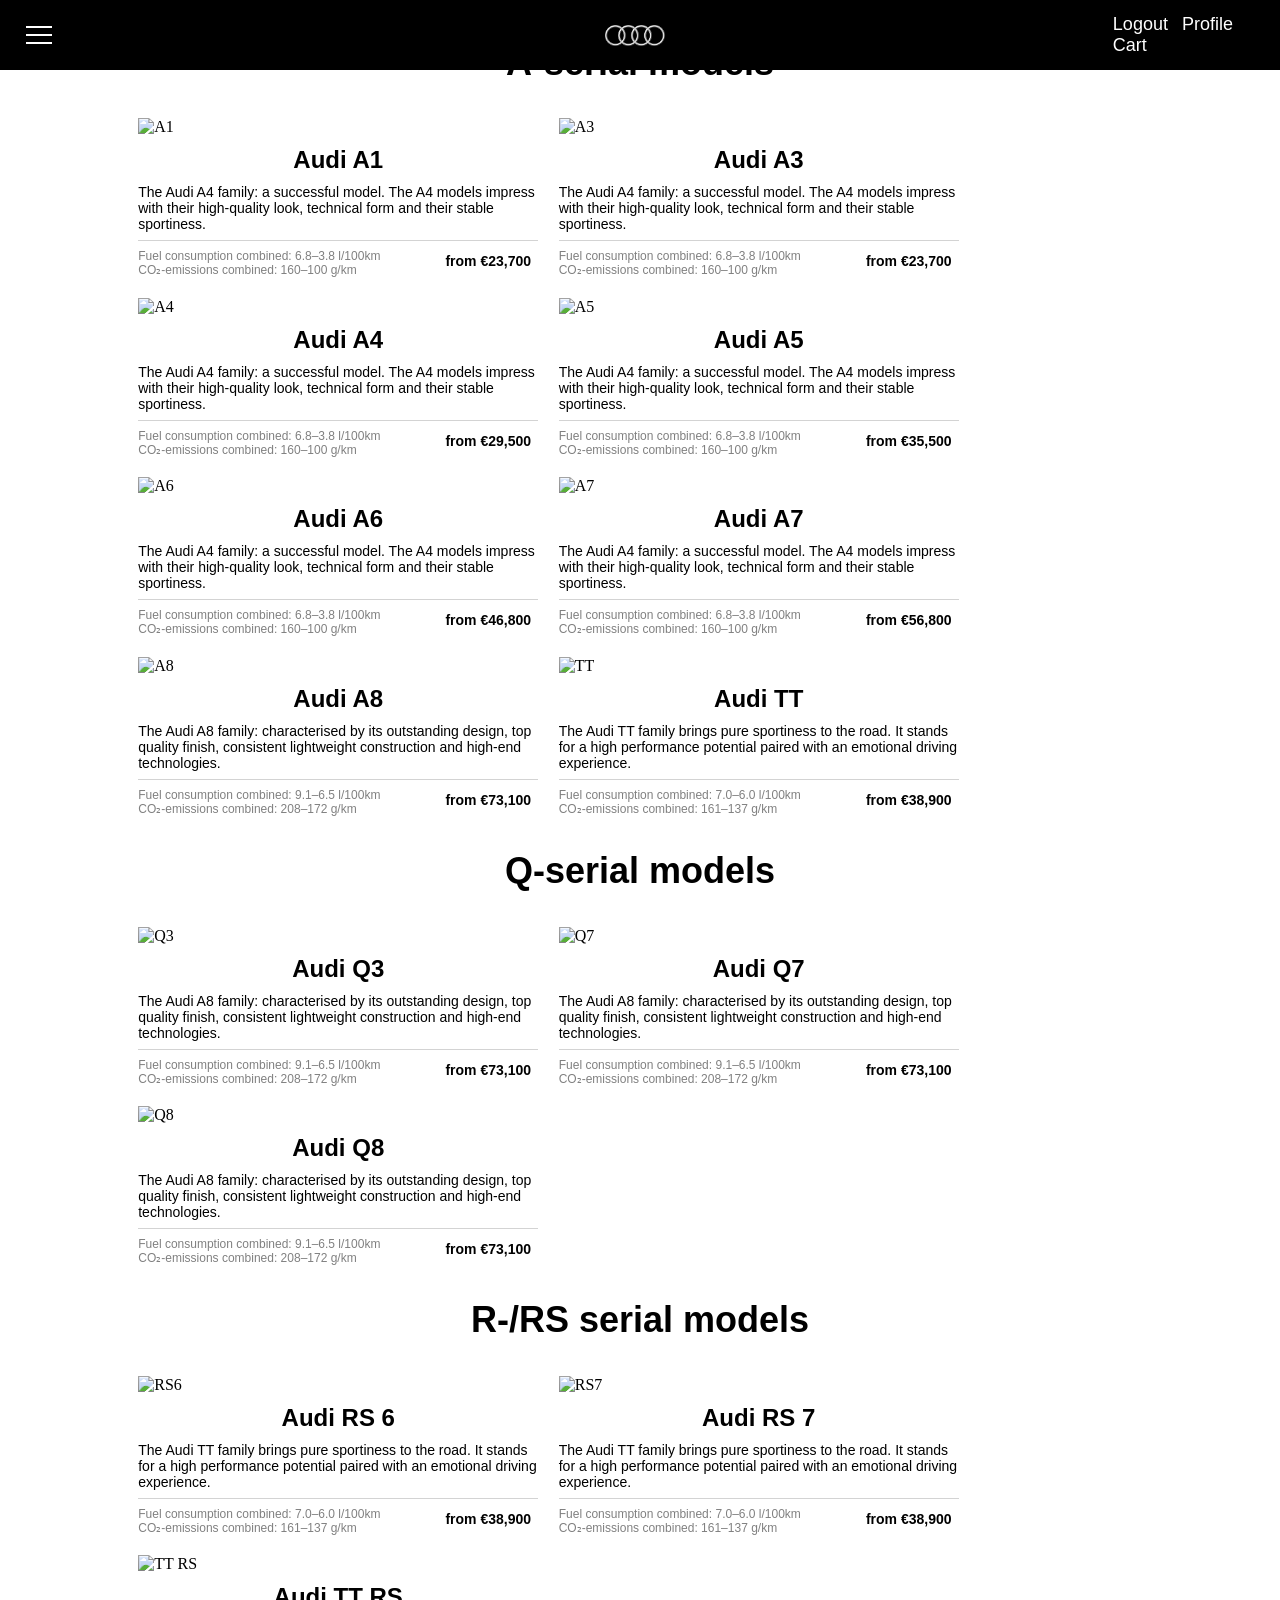
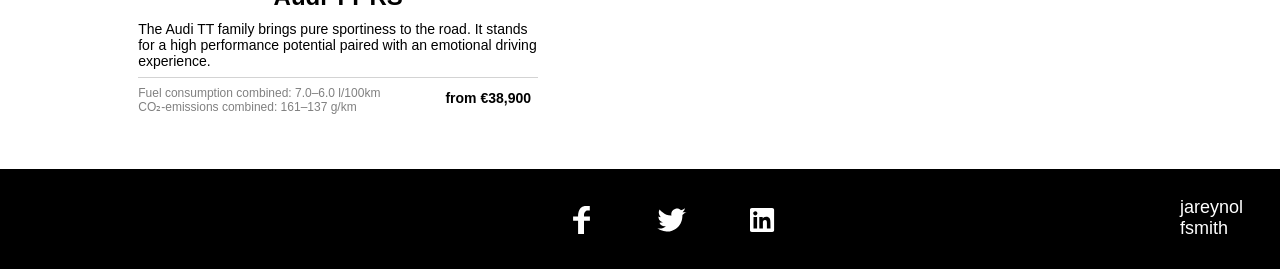
==== commit 5bdc1f2f: "cart" ====
--- a/html/index.html
+++ b/html/index.html
@@ -8,10 +8,9 @@
     <link href="../css/body.css" rel="stylesheet">
     <link href="../css/product_block.css" rel="stylesheet">
     <link href="../css/footer.css" rel="stylesheet">
-    <link rel="import" href="./footer.html">
 </head>
 <body>
-<div class="top">
+<div class="top" id="intro-top">
     <div class="hamburger-menu">
         <input id="menu__toggle" type="checkbox" />
         <label class="menu__btn" for="menu__toggle">
@@ -26,19 +25,36 @@
     <img src="../img/audi_logo.png" alt="audi logo" class="logo clearfix">
     <div class="top_menu">
         <a href="login.html" class="top_button">Logout</a>
-<!--        Вместо Profile писать имя пользователя-->
+        <!--        Вместо Profile писать имя пользователя-->
         <a href="login.html" class="top_button">Profile</a>
-<!--        Добавлять к корзине ": €[итоговая цена]"-->
+        <!--        Добавлять к корзине ": €[итоговая цена]"-->
         <a href="login.html" class="top_button">Cart</a>
     </div>
 </div>
 <div class="heading">
     <img src="https://www.audi.com//content/dam/gbp2/experience-audi/models-and-technology/production-models/1920x600_A189584_large_v2.jpg" alt="models">
-    <h1>All models</h1>
+<!--    <h1>All models</h1>-->
 </div>
 <div class="container">
-    <div class="product_block response clearfix">
-        <img src="../img/A3_1920x1080_1.jpg" alt="A3">
+    <div class="heading"><h1>A-serial models</h1></div>
+    <div id="A1" class="product_block response clearfix">
+        <img src="https://www.audi.com/content/dam/gbp2/experience-audi/models-and-technology/production-models/a1/my-2019/1920x1080-gal-prop-tx/1920x1080_desktop_AA1_181001.jpg" alt="A1">
+        <div class="product_title">
+            Audi A1
+        </div>
+        <div class="product_ description">
+            The Audi A4 family: a successful model. The A4 models impress with their high-quality look, technical form and their stable sportiness.
+        </div>
+        <div class="delimiter"></div>
+        <div class="product_ specifications">
+            Fuel consumption combined: 6.8–3.8 l/100km<br>
+            CO₂-emissions combined: 160–100 g/km
+        </div>
+        <div class="cost">from €23,700</div>
+        <button class="button_add_to_cart">Add to cart</button>
+    </div>
+    <div id="A3" class="product_block response clearfix">
+        <img src="https://www.audi.com/content/dam/gbp2/experience-audi/models-and-technology/production-models/a3/my-2019/1920x1080-gal-prop/AA3_SB_161001_1-1920x1080.jpg" alt="A3">
         <div class="product_title">
             Audi A3
         </div>
@@ -53,8 +69,8 @@
         <div class="cost">from €23,700</div>
         <button class="button_add_to_cart">Add to cart</button>
     </div>
-    <div class="product_block response clearfix">
-        <img src="../img/A4_1920x1080_1.jpg" alt="A4">
+    <div id="A4" class="product_block response clearfix">
+        <img src="https://www.audi.com/content/dam/gbp2/experience-audi/models-and-technology/production-models/a4/my-2020/1920x1080_AA4_L_191010.jpg" alt="A4">
         <div class="product_title">
             Audi A4
         </div>
@@ -69,8 +85,8 @@
         <div class="cost">from €29,500</div>
         <button class="button_add_to_cart">Add to cart</button>
     </div>
-    <div class="product_block response clearfix">
-        <img src="../img/A5_1920x1080_1.jpg" alt="A5">
+    <div id="A5" class="product_block response clearfix">
+        <img src="https://www.audi.com/content/dam/gbp2/experience-audi/models-and-technology/production-models/a5/my2020/1920x1080_teaser_AA5_SB_191007.jpg" alt="A5">
         <div class="product_title">
             Audi A5
         </div>
@@ -85,8 +101,8 @@
         <div class="cost">from €35,500</div>
         <button class="button_add_to_cart">Add to cart</button>
     </div>
-    <div class="product_block response clearfix">
-        <img src="../img/A6_1920x1080_1.jpg" alt="A6">
+    <div id="A6" class="product_block response clearfix">
+        <img src="https://www.audi.com/content/dam/gbp2/experience-audi/models-and-technology/production-models/a6/my-2019/1920x1080-gal-prop/1920x1080_desktop_%20CLASSIC_M01_SEDAN_COMP_09_FINAL_FLAT.jpg" alt="A6">
         <div class="product_title">
             Audi A6
         </div>
@@ -101,8 +117,8 @@
         <div class="cost">from €46,800</div>
         <button class="button_add_to_cart">Add to cart</button>
     </div>
-    <div class="product_block response clearfix">
-        <img src="../img/A7_1920x1080_1.jpg" alt="A7">
+    <div id="A7" class="product_block response clearfix">
+        <img src="https://www.audi.com/content/dam/gbp2/experience-audi/models-and-technology/production-models/a7/my2019/mobile/1920x1080_desktop_AA7_17009.jpg" alt="A7">
         <div class="product_title">
             Audi A7
         </div>
@@ -117,8 +133,8 @@
         <div class="cost">from €56,800</div>
         <button class="button_add_to_cart">Add to cart</button>
     </div>
-    <div class="product_block response clearfix">
-        <img src="../img/A8_1920x1080_1.jpg" alt="A8">
+    <div id="A8" class="product_block response clearfix">
+        <img src="https://www.audi.com/content/dam/gbp2/experience-audi/models-and-technology/production-models/a8/my2019/desktop/1920x1080_teaser_AA8_171002.jpg" alt="A8">
         <div class="product_title">
             Audi A8
         </div>
@@ -133,11 +149,8 @@
         <div class="cost">from €73,100</div>
         <button class="button_add_to_cart">Add to cart</button>
     </div>
-    <div class="heading">
-        <h1>R-/RS serial models</h1>
-    </div>
-    <div class="product_block response clearfix">
-        <img src="../img/TT_1920x1080_1.jpg" alt="TT">
+    <div id="TT" class="product_block response clearfix">
+        <img src="https://www.audi.com/content/dam/gbp2/experience-audi/models-and-technology/production-models/tt/my2019/1920x1080-gal-prop-tx/1920x1080_desktop_ATT_181005.jpg" alt="TT">
         <div class="product_title">
             Audi TT
         </div>
@@ -152,12 +165,131 @@
         <div class="cost">from €38,900</div>
         <button class="button_add_to_cart">Add to cart</button>
     </div>
+    <div class="heading"><h1>Q-serial models</h1></div>
+    <div id="Q3" class="product_block response clearfix">
+        <img src="https://www.audi.com/content/dam/gbp2/experience-audi/models-and-technology/production-models/q3/my2019/1920x1080-gal-prop-tx/1920x1080_desktop_AQ3_181001.jpg" alt="Q3">
+        <div class="product_title">
+            Audi Q3
+        </div>
+        <div class="product_ description">
+            The Audi A8 family: characterised by its outstanding design, top quality finish, consistent lightweight construction and high-end technologies.
+        </div>
+        <div class="delimiter"></div>
+        <div class="product_ specifications">
+            Fuel consumption combined: 9.1–6.5 l/100km<br>
+            CO₂-emissions combined: 208–172 g/km
+        </div>
+        <div class="cost">from €73,100</div>
+        <button class="button_add_to_cart">Add to cart</button>
+    </div>
+    <div id="Q7" class="product_block response clearfix">
+        <img src="https://www.audi.com/content/dam/gbp2/experience-audi/models-and-technology/production-models/q7/my-2020/1920x1080_AQ7_191002.jpg" alt="Q7">
+        <div class="product_title">
+            Audi Q7
+        </div>
+        <div class="product_ description">
+            The Audi A8 family: characterised by its outstanding design, top quality finish, consistent lightweight construction and high-end technologies.
+        </div>
+        <div class="delimiter"></div>
+        <div class="product_ specifications">
+            Fuel consumption combined: 9.1–6.5 l/100km<br>
+            CO₂-emissions combined: 208–172 g/km
+        </div>
+        <div class="cost">from €73,100</div>
+        <button class="button_add_to_cart">Add to cart</button>
+    </div>
+    <div id="Q8" class="product_block response clearfix">
+        <img src="https://www.audi.com/content/dam/gbp2/experience-audi/models-and-technology/production-models/q8/my2019/1920x1080-gal-prop-tx/1920x1080_desktop_AQ8_181006.jpg" alt="Q8">
+        <div class="product_title">
+            Audi Q8
+        </div>
+        <div class="product_ description">
+            The Audi A8 family: characterised by its outstanding design, top quality finish, consistent lightweight construction and high-end technologies.
+        </div>
+        <div class="delimiter"></div>
+        <div class="product_ specifications">
+            Fuel consumption combined: 9.1–6.5 l/100km<br>
+            CO₂-emissions combined: 208–172 g/km
+        </div>
+        <div class="cost">from €73,100</div>
+        <button class="button_add_to_cart">Add to cart</button>
+    </div>
+    <div class="heading"><h1>R-/RS serial models</h1></div>
+    <div id="RS6" class="product_block response clearfix">
+        <img src="https://www.audi.com/content/dam/gbp2/experience-audi/audi-sport/r-rs-serial-models/rs6-avant/1920x1080-desktop-ARS6_191013.jpg" alt="RS6">
+        <div class="product_title">
+            Audi RS 6
+        </div>
+        <div class="product_ description">
+            The Audi TT family brings pure sportiness to the road. It stands for a high performance potential paired with an emotional driving experience.
+        </div>
+        <div class="delimiter"></div>
+        <div class="product_ specifications">
+            Fuel consumption combined: 7.0–6.0 l/100km<br>
+            CO₂-emissions combined: 161–137 g/km
+        </div>
+        <div class="cost">from €38,900</div>
+        <button class="button_add_to_cart">Add to cart</button>
+    </div>
+    <div id="RS7" class="product_block response clearfix">
+        <img src="https://www.audi.com//content/dam/gbp2/experience-audi/audi-sport/r-rs-serial-models/rs7_sportback/my2020/1920x1080_stage-mobile_ARS7_191005.jpg" alt="RS7">
+        <div class="product_title">
+            Audi RS 7
+        </div>
+        <div class="product_ description">
+            The Audi TT family brings pure sportiness to the road. It stands for a high performance potential paired with an emotional driving experience.
+        </div>
+        <div class="delimiter"></div>
+        <div class="product_ specifications">
+            Fuel consumption combined: 7.0–6.0 l/100km<br>
+            CO₂-emissions combined: 161–137 g/km
+        </div>
+        <div class="cost">from €38,900</div>
+        <button class="button_add_to_cart">Add to cart</button>
+    </div>
+    <div id="TT RS" class="product_block response clearfix">
+        <img src="https://www.audi.com/content/dam/gbp2/experience-audi/audi-sport/r-rs-serial-models/tt-rs/Teaser.jpg" alt="TT RS">
+        <div class="product_title">
+            Audi TT RS
+        </div>
+        <div class="product_ description">
+            The Audi TT family brings pure sportiness to the road. It stands for a high performance potential paired with an emotional driving experience.
+        </div>
+        <div class="delimiter"></div>
+        <div class="product_ specifications">
+            Fuel consumption combined: 7.0–6.0 l/100km<br>
+            CO₂-emissions combined: 161–137 g/km
+        </div>
+        <div class="cost">from €38,900</div>
+        <button class="button_add_to_cart">Add to cart</button>
+    </div>
+</div>
+<div class="footer" id="intro-footer">
+    <div class="footer_menu clearfix">
+        <a class="footer_link" href="https://www.facebook.com/Audi.AG">
+            <svg id="facebook" class="footer_logo">
+                <path d="M20.1,20.4 L15.1,20.4 L15.1,24.8 L20.1,24.8 L20.1,38 L26,38 L26,24.8 L31.9,24.8 L31.9,20.4 L26,20.4 L26,18.6 C26,17.3 27.4,14.5 29.4,14.5 L31.8,14.5 L31.8,10.1 L26.7,10.1 C19.5,11.2 20.1,20.4 20.1,20.4 Z"></path>
+            </svg>
+            <div class="footer_link_underscore"></div>
+        </a>
+        <a class="footer_link" href="https://twitter.com/audiofficial?lang=en">
+            <svg id="twitter" class="footer_logo">
+                <path d="M34.5,16.2 C34.5,16.2 37.7,16.6 38.6,16 C37.1,16.8 35.6,17.8 34.4,19 C34.4,19 35.6,32.3 21.7,35.5 C21.7,35.5 14.5,36.1 9.4,32.2 C9.4,32.2 14.9,33.7 17.9,30.3 C17.9,30.3 12.8,30.8 11.5,26.8 C12.7,26.8 13.9,26.6 15.1,26.3 C15.1,26.3 10.3,25.4 10.4,20.6 C11.2,21.1 12.1,21.3 13.1,21.3 C13.1,21.3 9.1,17.7 11.6,13.5 C11.6,13.5 16.9,20 23.5,19.6 C22.7,16.6 24.5,13.5 27.6,12.7 C29.6,12.2 31.6,12.8 33,14.2 C34.4,13.9 35.7,13.3 36.9,12.3 C36.8,12.5 36.9,14.3 34.5,16.2 Z"></path>
+            </svg>
+            <div class="footer_link_underscore"></div>
+        </a>
+        <a class="footer_link" href="https://de.linkedin.com/company/audi-ag">
+            <svg id="linkedin" class="footer_logo">
+                <path d="M34.2,12 L13.8,12 C12.8,12 12,12.8 12,13.7 L12,34.2 C12,35.2 12.8,35.9 13.8,35.9 L34.3,35.9 C35.3,35.9 36.1,35.1 36.1,34.2 L36.1,13.7 C36,12.8 35.2,12 34.2,12 Z M19.1,32.5 L15.5,32.5 L15.5,21 L19.1,21 L19.1,32.5 Z M17.3,19.4 C16.2,19.4 15.2,18.5 15.2,17.3 C15.2,16.2 16.1,15.2 17.3,15.2 C18.5,15.2 19.4,16.1 19.4,17.3 C19.4,18.5 18.5,19.4 17.3,19.4 Z M32.5,32.5 L28.9,32.5 L28.9,26.9 C28.9,25.6 28.9,23.9 27,23.9 C25.1,23.9 24.9,25.3 24.9,26.8 L24.9,32.5 L21.3,32.5 L21.3,21 L24.7,21 L24.7,22.6 C25.2,21.7 26.3,20.7 28.1,20.7 C31.7,20.7 32.4,23.1 32.4,26.2 L32.5,32.5 Z"></path>
+            </svg>
+            <div class="footer_link_underscore"></div>
+        </a>
+    </div>
+    <div class="footer_author">
+        <a href="https://profile.intra.42.fr/users/jareynol">jareynol</a>
+        <a href="https://profile.intra.42.fr/users/fsmith">fsmith</a>
+    </div>
 </div>
 
-<script>
-    var link = document.querySelector('link[rel=import]');
-    var content = link.import.querySelector('#intro-dm');
-    document.body.appendChild(content.cloneNode(true));
-</script>
 </body>
 </html>
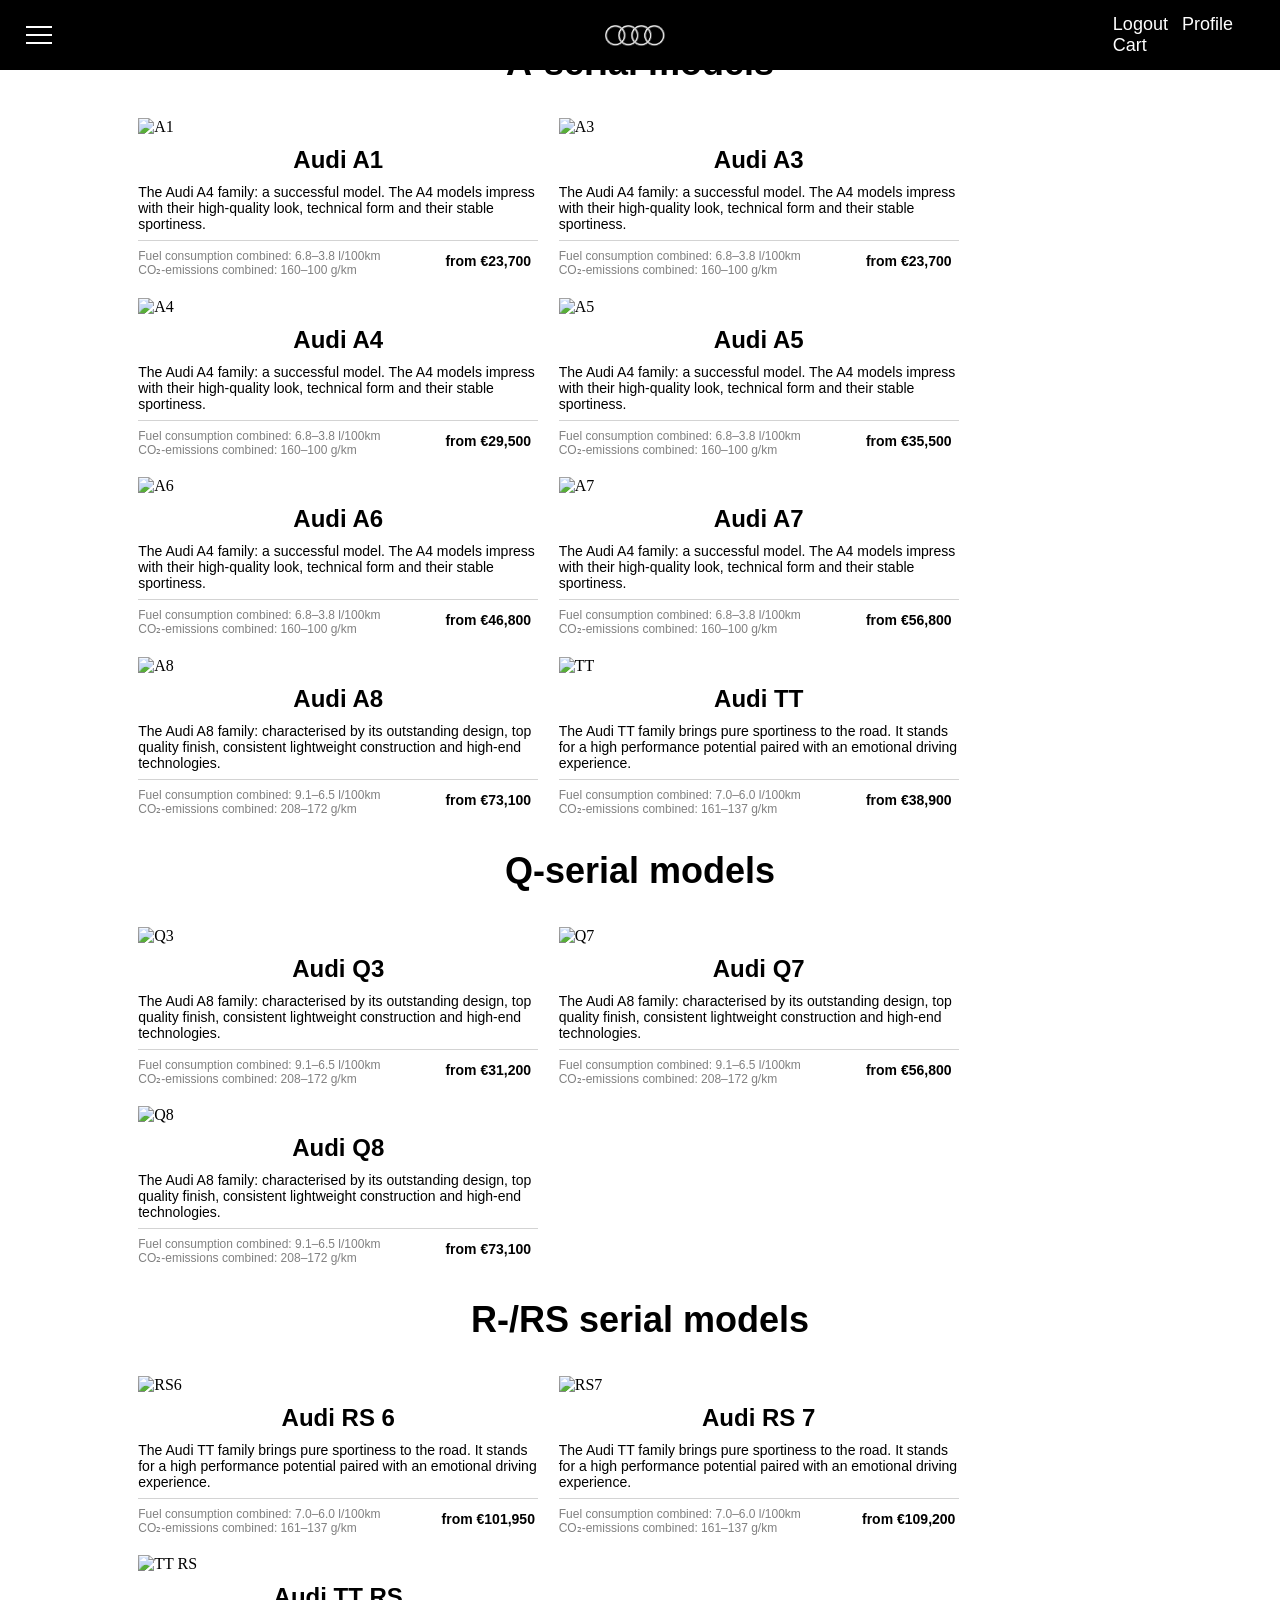
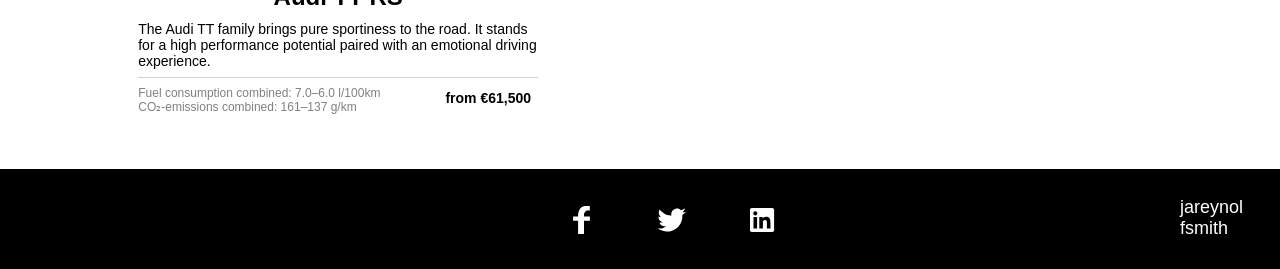
==== commit 49e95192: "cost" ====
--- a/html/index.html
+++ b/html/index.html
@@ -51,7 +51,9 @@
             CO₂-emissions combined: 160–100 g/km
         </div>
         <div class="cost">from €23,700</div>
-        <button class="button_add_to_cart">Add to cart</button>
+        <form method="post" action="addtocart">
+            <input class="button_add_to_cart" type = "submit" name = "A1" value="Add to cart">
+        </form>
     </div>
     <div id="A3" class="product_block response clearfix">
         <img src="https://www.audi.com/content/dam/gbp2/experience-audi/models-and-technology/production-models/a3/my-2019/1920x1080-gal-prop/AA3_SB_161001_1-1920x1080.jpg" alt="A3">
@@ -67,7 +69,9 @@
             CO₂-emissions combined: 160–100 g/km
         </div>
         <div class="cost">from €23,700</div>
-        <button class="button_add_to_cart">Add to cart</button>
+        <form method="post" action="addtocart">
+            <input class="button_add_to_cart" type = "submit" name = "A3" value="Add to cart">
+        </form>
     </div>
     <div id="A4" class="product_block response clearfix">
         <img src="https://www.audi.com/content/dam/gbp2/experience-audi/models-and-technology/production-models/a4/my-2020/1920x1080_AA4_L_191010.jpg" alt="A4">
@@ -83,7 +87,9 @@
             CO₂-emissions combined: 160–100 g/km
         </div>
         <div class="cost">from €29,500</div>
-        <button class="button_add_to_cart">Add to cart</button>
+        <form method="post" action="addtocart">
+            <input class="button_add_to_cart" type = "submit" name = "A4" value="Add to cart">
+        </form>
     </div>
     <div id="A5" class="product_block response clearfix">
         <img src="https://www.audi.com/content/dam/gbp2/experience-audi/models-and-technology/production-models/a5/my2020/1920x1080_teaser_AA5_SB_191007.jpg" alt="A5">
@@ -99,7 +105,9 @@
             CO₂-emissions combined: 160–100 g/km
         </div>
         <div class="cost">from €35,500</div>
-        <button class="button_add_to_cart">Add to cart</button>
+        <form method="post" action="addtocart">
+            <input class="button_add_to_cart" type = "submit" name = "A5" value="Add to cart">
+        </form>
     </div>
     <div id="A6" class="product_block response clearfix">
         <img src="https://www.audi.com/content/dam/gbp2/experience-audi/models-and-technology/production-models/a6/my-2019/1920x1080-gal-prop/1920x1080_desktop_%20CLASSIC_M01_SEDAN_COMP_09_FINAL_FLAT.jpg" alt="A6">
@@ -115,7 +123,9 @@
             CO₂-emissions combined: 160–100 g/km
         </div>
         <div class="cost">from €46,800</div>
-        <button class="button_add_to_cart">Add to cart</button>
+        <form method="post" action="addtocart">
+            <input class="button_add_to_cart" type = "submit" name = "A6" value="Add to cart">
+        </form>
     </div>
     <div id="A7" class="product_block response clearfix">
         <img src="https://www.audi.com/content/dam/gbp2/experience-audi/models-and-technology/production-models/a7/my2019/mobile/1920x1080_desktop_AA7_17009.jpg" alt="A7">
@@ -131,7 +141,9 @@
             CO₂-emissions combined: 160–100 g/km
         </div>
         <div class="cost">from €56,800</div>
-        <button class="button_add_to_cart">Add to cart</button>
+        <form method="post" action="addtocart">
+            <input class="button_add_to_cart" type = "submit" name = "A7" value="Add to cart">
+        </form>
     </div>
     <div id="A8" class="product_block response clearfix">
         <img src="https://www.audi.com/content/dam/gbp2/experience-audi/models-and-technology/production-models/a8/my2019/desktop/1920x1080_teaser_AA8_171002.jpg" alt="A8">
@@ -147,7 +159,9 @@
             CO₂-emissions combined: 208–172 g/km
         </div>
         <div class="cost">from €73,100</div>
-        <button class="button_add_to_cart">Add to cart</button>
+        <form method="post" action="addtocart">
+            <input class="button_add_to_cart" type = "submit" name = "A8" value="Add to cart">
+        </form>
     </div>
     <div id="TT" class="product_block response clearfix">
         <img src="https://www.audi.com/content/dam/gbp2/experience-audi/models-and-technology/production-models/tt/my2019/1920x1080-gal-prop-tx/1920x1080_desktop_ATT_181005.jpg" alt="TT">
@@ -163,7 +177,9 @@
             CO₂-emissions combined: 161–137 g/km
         </div>
         <div class="cost">from €38,900</div>
-        <button class="button_add_to_cart">Add to cart</button>
+        <form method="post" action="addtocart">
+            <input class="button_add_to_cart" type = "submit" name = "TT" value="Add to cart">
+        </form>
     </div>
     <div class="heading"><h1>Q-serial models</h1></div>
     <div id="Q3" class="product_block response clearfix">
@@ -179,8 +195,10 @@
             Fuel consumption combined: 9.1–6.5 l/100km<br>
             CO₂-emissions combined: 208–172 g/km
         </div>
-        <div class="cost">from €73,100</div>
-        <button class="button_add_to_cart">Add to cart</button>
+        <div class="cost">from €31,200</div>
+        <form method="post" action="addtocart">
+            <input class="button_add_to_cart" type = "submit" name = "Q3" value="Add to cart">
+        </form>
     </div>
     <div id="Q7" class="product_block response clearfix">
         <img src="https://www.audi.com/content/dam/gbp2/experience-audi/models-and-technology/production-models/q7/my-2020/1920x1080_AQ7_191002.jpg" alt="Q7">
@@ -195,8 +213,10 @@
             Fuel consumption combined: 9.1–6.5 l/100km<br>
             CO₂-emissions combined: 208–172 g/km
         </div>
-        <div class="cost">from €73,100</div>
-        <button class="button_add_to_cart">Add to cart</button>
+        <div class="cost">from €56,800</div>
+        <form method="post" action="addtocart">
+            <input class="button_add_to_cart" type = "submit" name = "Q7" value="Add to cart">
+        </form>
     </div>
     <div id="Q8" class="product_block response clearfix">
         <img src="https://www.audi.com/content/dam/gbp2/experience-audi/models-and-technology/production-models/q8/my2019/1920x1080-gal-prop-tx/1920x1080_desktop_AQ8_181006.jpg" alt="Q8">
@@ -212,7 +232,9 @@
             CO₂-emissions combined: 208–172 g/km
         </div>
         <div class="cost">from €73,100</div>
-        <button class="button_add_to_cart">Add to cart</button>
+        <form method="post" action="addtocart">
+            <input class="button_add_to_cart" type = "submit" name = "Q8" value="Add to cart">
+        </form>
     </div>
     <div class="heading"><h1>R-/RS serial models</h1></div>
     <div id="RS6" class="product_block response clearfix">
@@ -228,8 +250,10 @@
             Fuel consumption combined: 7.0–6.0 l/100km<br>
             CO₂-emissions combined: 161–137 g/km
         </div>
-        <div class="cost">from €38,900</div>
-        <button class="button_add_to_cart">Add to cart</button>
+        <div class="cost">from €101,950</div>
+        <form method="post" action="addtocart">
+            <input class="button_add_to_cart" type = "submit" name = "RS6" value="Add to cart">
+        </form>
     </div>
     <div id="RS7" class="product_block response clearfix">
         <img src="https://www.audi.com//content/dam/gbp2/experience-audi/audi-sport/r-rs-serial-models/rs7_sportback/my2020/1920x1080_stage-mobile_ARS7_191005.jpg" alt="RS7">
@@ -244,10 +268,12 @@
             Fuel consumption combined: 7.0–6.0 l/100km<br>
             CO₂-emissions combined: 161–137 g/km
         </div>
-        <div class="cost">from €38,900</div>
-        <button class="button_add_to_cart">Add to cart</button>
-    </div>
-    <div id="TT RS" class="product_block response clearfix">
+        <div class="cost">from €109,200</div>
+        <form method="post" action="addtocart">
+            <input class="button_add_to_cart" type = "submit" name = "RS7" value="Add to cart">
+        </form>
+    </div>
+    <div id="TT_RS" class="product_block response clearfix">
         <img src="https://www.audi.com/content/dam/gbp2/experience-audi/audi-sport/r-rs-serial-models/tt-rs/Teaser.jpg" alt="TT RS">
         <div class="product_title">
             Audi TT RS
@@ -260,8 +286,10 @@
             Fuel consumption combined: 7.0–6.0 l/100km<br>
             CO₂-emissions combined: 161–137 g/km
         </div>
-        <div class="cost">from €38,900</div>
-        <button class="button_add_to_cart">Add to cart</button>
+        <div class="cost">from €61,500</div>
+        <form method="post" action="addtocart">
+            <input class="button_add_to_cart" type = "submit" name = "TT_RS" value="Add to cart">
+        </form>
     </div>
 </div>
 <div class="footer" id="intro-footer">
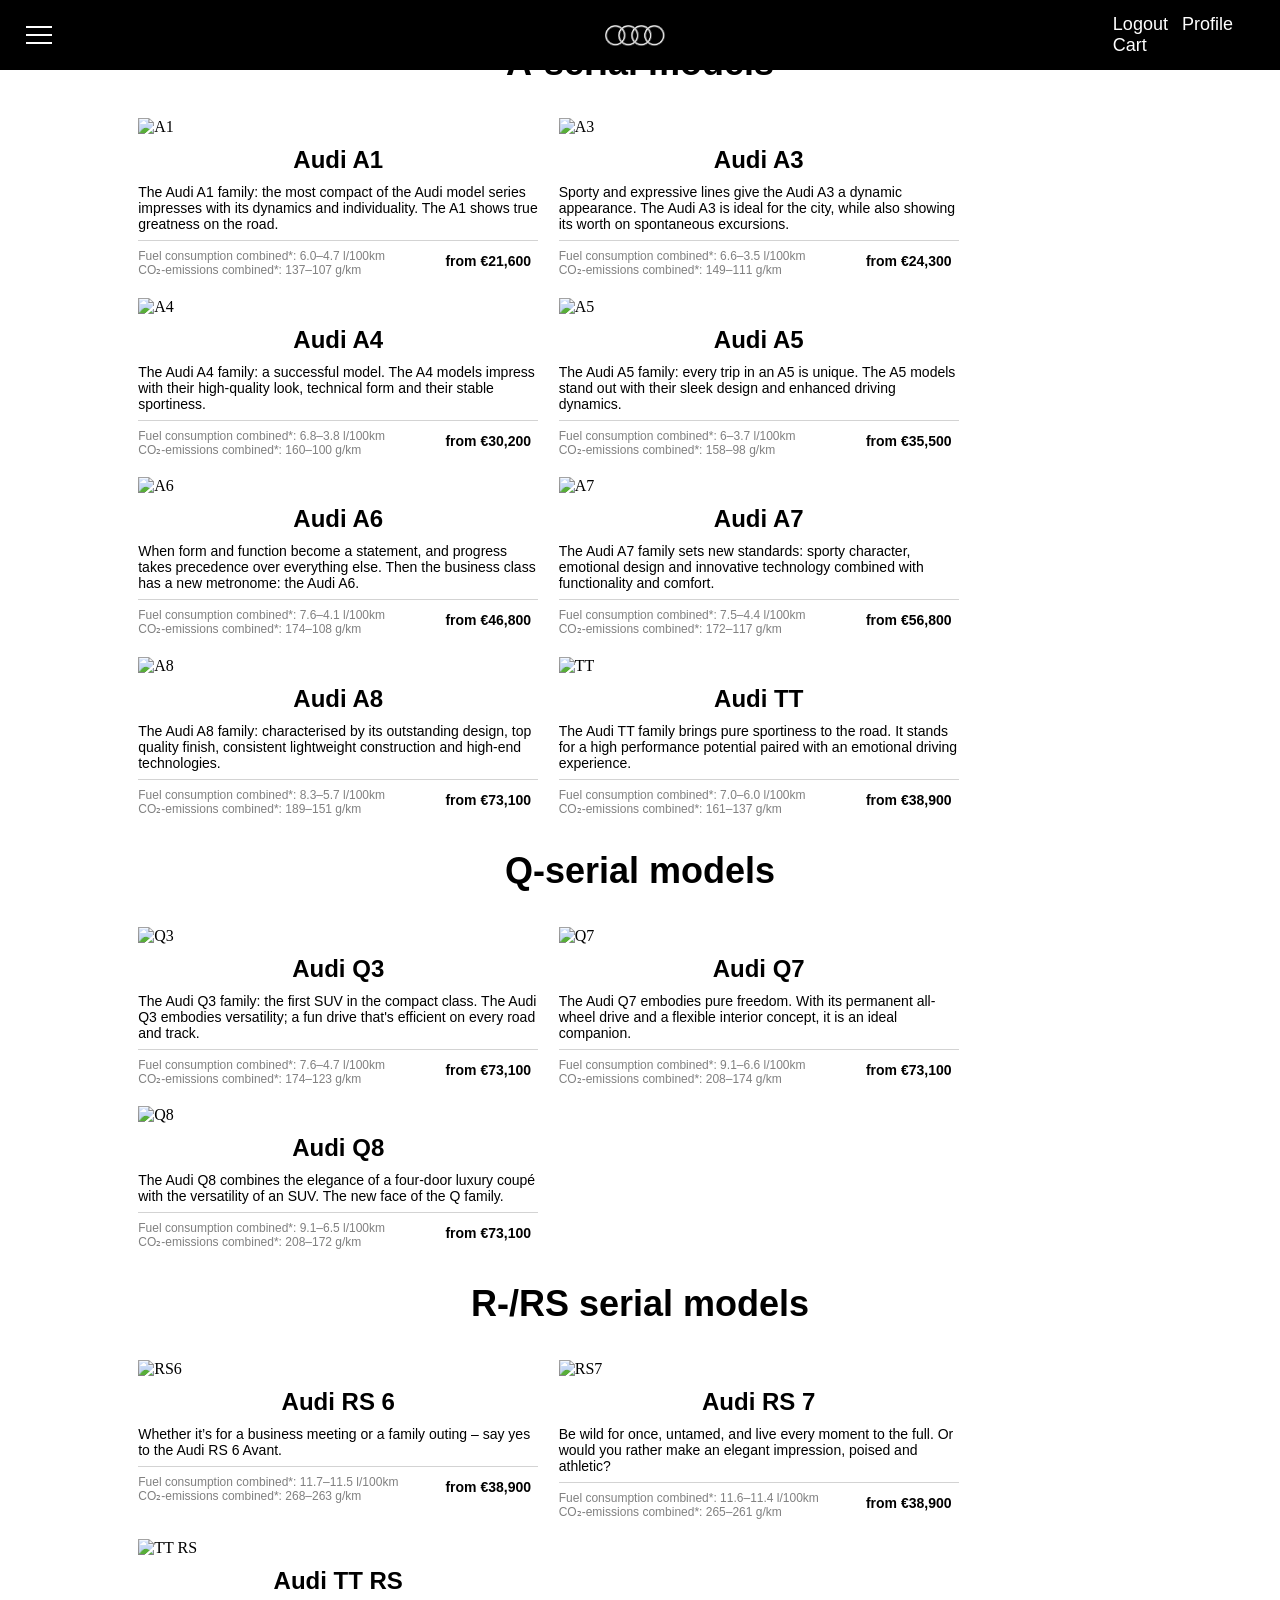
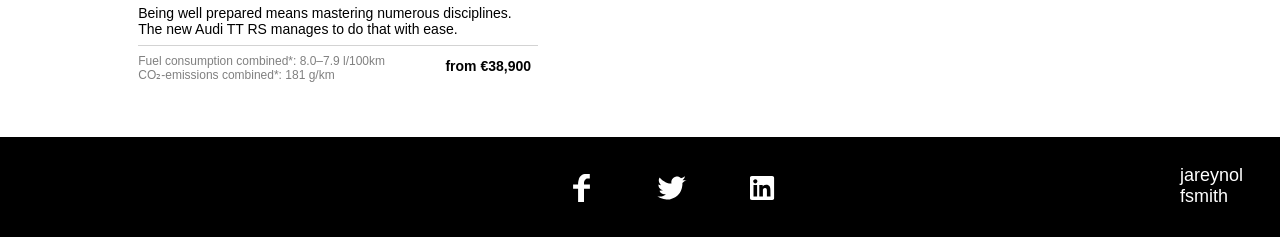
==== commit 8cccb680: "cost2" ====
--- a/html/index.html
+++ b/html/index.html
@@ -1,5 +1,6 @@
 <!DOCTYPE html>
 <html lang="en">
+
 <head>
     <meta charset="UTF-8">
     <title>Production Models</title>
@@ -9,315 +10,281 @@
     <link href="../css/product_block.css" rel="stylesheet">
     <link href="../css/footer.css" rel="stylesheet">
 </head>
+
 <body>
-<div class="top" id="intro-top">
-    <div class="hamburger-menu">
-        <input id="menu__toggle" type="checkbox" />
-        <label class="menu__btn" for="menu__toggle">
+    <div class="top" id="intro-top">
+        <div class="hamburger-menu">
+            <input id="menu__toggle" type="checkbox" />
+            <label class="menu__btn" for="menu__toggle">
             <span></span>
         </label>
-        <ul class="menu__box">
-            <li><a class="menu__item" href="#">Type1</a></li>
-            <li><a class="menu__item" href="#">Type2</a></li>
-            <li><a class="menu__item" href="#">Type3</a></li>
-        </ul>
-    </div>
-    <img src="../img/audi_logo.png" alt="audi logo" class="logo clearfix">
-    <div class="top_menu">
-        <a href="login.html" class="top_button">Logout</a>
-        <!--        Вместо Profile писать имя пользователя-->
-        <a href="login.html" class="top_button">Profile</a>
-        <!--        Добавлять к корзине ": €[итоговая цена]"-->
-        <a href="login.html" class="top_button">Cart</a>
-    </div>
-</div>
-<div class="heading">
-    <img src="https://www.audi.com//content/dam/gbp2/experience-audi/models-and-technology/production-models/1920x600_A189584_large_v2.jpg" alt="models">
-<!--    <h1>All models</h1>-->
-</div>
-<div class="container">
-    <div class="heading"><h1>A-serial models</h1></div>
-    <div id="A1" class="product_block response clearfix">
-        <img src="https://www.audi.com/content/dam/gbp2/experience-audi/models-and-technology/production-models/a1/my-2019/1920x1080-gal-prop-tx/1920x1080_desktop_AA1_181001.jpg" alt="A1">
-        <div class="product_title">
-            Audi A1
-        </div>
-        <div class="product_ description">
-            The Audi A4 family: a successful model. The A4 models impress with their high-quality look, technical form and their stable sportiness.
-        </div>
-        <div class="delimiter"></div>
-        <div class="product_ specifications">
-            Fuel consumption combined: 6.8–3.8 l/100km<br>
-            CO₂-emissions combined: 160–100 g/km
-        </div>
-        <div class="cost">from €23,700</div>
-        <form method="post" action="addtocart">
-            <input class="button_add_to_cart" type = "submit" name = "A1" value="Add to cart">
-        </form>
-    </div>
-    <div id="A3" class="product_block response clearfix">
-        <img src="https://www.audi.com/content/dam/gbp2/experience-audi/models-and-technology/production-models/a3/my-2019/1920x1080-gal-prop/AA3_SB_161001_1-1920x1080.jpg" alt="A3">
-        <div class="product_title">
-            Audi A3
-        </div>
-        <div class="product_ description">
-            The Audi A4 family: a successful model. The A4 models impress with their high-quality look, technical form and their stable sportiness.
-        </div>
-        <div class="delimiter"></div>
-        <div class="product_ specifications">
-            Fuel consumption combined: 6.8–3.8 l/100km<br>
-            CO₂-emissions combined: 160–100 g/km
-        </div>
-        <div class="cost">from €23,700</div>
-        <form method="post" action="addtocart">
-            <input class="button_add_to_cart" type = "submit" name = "A3" value="Add to cart">
-        </form>
-    </div>
-    <div id="A4" class="product_block response clearfix">
-        <img src="https://www.audi.com/content/dam/gbp2/experience-audi/models-and-technology/production-models/a4/my-2020/1920x1080_AA4_L_191010.jpg" alt="A4">
-        <div class="product_title">
-            Audi A4
-        </div>
-        <div class="product_ description">
-            The Audi A4 family: a successful model. The A4 models impress with their high-quality look, technical form and their stable sportiness.
-        </div>
-        <div class="delimiter"></div>
-        <div class="product_ specifications">
-            Fuel consumption combined: 6.8–3.8 l/100km<br>
-            CO₂-emissions combined: 160–100 g/km
-        </div>
-        <div class="cost">from €29,500</div>
-        <form method="post" action="addtocart">
-            <input class="button_add_to_cart" type = "submit" name = "A4" value="Add to cart">
-        </form>
-    </div>
-    <div id="A5" class="product_block response clearfix">
-        <img src="https://www.audi.com/content/dam/gbp2/experience-audi/models-and-technology/production-models/a5/my2020/1920x1080_teaser_AA5_SB_191007.jpg" alt="A5">
-        <div class="product_title">
-            Audi A5
-        </div>
-        <div class="product_ description">
-            The Audi A4 family: a successful model. The A4 models impress with their high-quality look, technical form and their stable sportiness.
-        </div>
-        <div class="delimiter"></div>
-        <div class="product_ specifications">
-            Fuel consumption combined: 6.8–3.8 l/100km<br>
-            CO₂-emissions combined: 160–100 g/km
-        </div>
-        <div class="cost">from €35,500</div>
-        <form method="post" action="addtocart">
-            <input class="button_add_to_cart" type = "submit" name = "A5" value="Add to cart">
-        </form>
-    </div>
-    <div id="A6" class="product_block response clearfix">
-        <img src="https://www.audi.com/content/dam/gbp2/experience-audi/models-and-technology/production-models/a6/my-2019/1920x1080-gal-prop/1920x1080_desktop_%20CLASSIC_M01_SEDAN_COMP_09_FINAL_FLAT.jpg" alt="A6">
-        <div class="product_title">
-            Audi A6
-        </div>
-        <div class="product_ description">
-            The Audi A4 family: a successful model. The A4 models impress with their high-quality look, technical form and their stable sportiness.
-        </div>
-        <div class="delimiter"></div>
-        <div class="product_ specifications">
-            Fuel consumption combined: 6.8–3.8 l/100km<br>
-            CO₂-emissions combined: 160–100 g/km
-        </div>
-        <div class="cost">from €46,800</div>
-        <form method="post" action="addtocart">
-            <input class="button_add_to_cart" type = "submit" name = "A6" value="Add to cart">
-        </form>
-    </div>
-    <div id="A7" class="product_block response clearfix">
-        <img src="https://www.audi.com/content/dam/gbp2/experience-audi/models-and-technology/production-models/a7/my2019/mobile/1920x1080_desktop_AA7_17009.jpg" alt="A7">
-        <div class="product_title">
-            Audi A7
-        </div>
-        <div class="product_ description">
-            The Audi A4 family: a successful model. The A4 models impress with their high-quality look, technical form and their stable sportiness.
-        </div>
-        <div class="delimiter"></div>
-        <div class="product_ specifications">
-            Fuel consumption combined: 6.8–3.8 l/100km<br>
-            CO₂-emissions combined: 160–100 g/km
-        </div>
-        <div class="cost">from €56,800</div>
-        <form method="post" action="addtocart">
-            <input class="button_add_to_cart" type = "submit" name = "A7" value="Add to cart">
-        </form>
-    </div>
-    <div id="A8" class="product_block response clearfix">
-        <img src="https://www.audi.com/content/dam/gbp2/experience-audi/models-and-technology/production-models/a8/my2019/desktop/1920x1080_teaser_AA8_171002.jpg" alt="A8">
-        <div class="product_title">
-            Audi A8
-        </div>
-        <div class="product_ description">
-            The Audi A8 family: characterised by its outstanding design, top quality finish, consistent lightweight construction and high-end technologies.
-        </div>
-        <div class="delimiter"></div>
-        <div class="product_ specifications">
-            Fuel consumption combined: 9.1–6.5 l/100km<br>
-            CO₂-emissions combined: 208–172 g/km
-        </div>
-        <div class="cost">from €73,100</div>
-        <form method="post" action="addtocart">
-            <input class="button_add_to_cart" type = "submit" name = "A8" value="Add to cart">
-        </form>
-    </div>
-    <div id="TT" class="product_block response clearfix">
-        <img src="https://www.audi.com/content/dam/gbp2/experience-audi/models-and-technology/production-models/tt/my2019/1920x1080-gal-prop-tx/1920x1080_desktop_ATT_181005.jpg" alt="TT">
-        <div class="product_title">
-            Audi TT
-        </div>
-        <div class="product_ description">
-            The Audi TT family brings pure sportiness to the road. It stands for a high performance potential paired with an emotional driving experience.
-        </div>
-        <div class="delimiter"></div>
-        <div class="product_ specifications">
-            Fuel consumption combined: 7.0–6.0 l/100km<br>
-            CO₂-emissions combined: 161–137 g/km
-        </div>
-        <div class="cost">from €38,900</div>
-        <form method="post" action="addtocart">
-            <input class="button_add_to_cart" type = "submit" name = "TT" value="Add to cart">
-        </form>
-    </div>
-    <div class="heading"><h1>Q-serial models</h1></div>
-    <div id="Q3" class="product_block response clearfix">
-        <img src="https://www.audi.com/content/dam/gbp2/experience-audi/models-and-technology/production-models/q3/my2019/1920x1080-gal-prop-tx/1920x1080_desktop_AQ3_181001.jpg" alt="Q3">
-        <div class="product_title">
-            Audi Q3
-        </div>
-        <div class="product_ description">
-            The Audi A8 family: characterised by its outstanding design, top quality finish, consistent lightweight construction and high-end technologies.
-        </div>
-        <div class="delimiter"></div>
-        <div class="product_ specifications">
-            Fuel consumption combined: 9.1–6.5 l/100km<br>
-            CO₂-emissions combined: 208–172 g/km
-        </div>
-        <div class="cost">from €31,200</div>
-        <form method="post" action="addtocart">
-            <input class="button_add_to_cart" type = "submit" name = "Q3" value="Add to cart">
-        </form>
-    </div>
-    <div id="Q7" class="product_block response clearfix">
-        <img src="https://www.audi.com/content/dam/gbp2/experience-audi/models-and-technology/production-models/q7/my-2020/1920x1080_AQ7_191002.jpg" alt="Q7">
-        <div class="product_title">
-            Audi Q7
-        </div>
-        <div class="product_ description">
-            The Audi A8 family: characterised by its outstanding design, top quality finish, consistent lightweight construction and high-end technologies.
-        </div>
-        <div class="delimiter"></div>
-        <div class="product_ specifications">
-            Fuel consumption combined: 9.1–6.5 l/100km<br>
-            CO₂-emissions combined: 208–172 g/km
-        </div>
-        <div class="cost">from €56,800</div>
-        <form method="post" action="addtocart">
-            <input class="button_add_to_cart" type = "submit" name = "Q7" value="Add to cart">
-        </form>
-    </div>
-    <div id="Q8" class="product_block response clearfix">
-        <img src="https://www.audi.com/content/dam/gbp2/experience-audi/models-and-technology/production-models/q8/my2019/1920x1080-gal-prop-tx/1920x1080_desktop_AQ8_181006.jpg" alt="Q8">
-        <div class="product_title">
-            Audi Q8
-        </div>
-        <div class="product_ description">
-            The Audi A8 family: characterised by its outstanding design, top quality finish, consistent lightweight construction and high-end technologies.
-        </div>
-        <div class="delimiter"></div>
-        <div class="product_ specifications">
-            Fuel consumption combined: 9.1–6.5 l/100km<br>
-            CO₂-emissions combined: 208–172 g/km
-        </div>
-        <div class="cost">from €73,100</div>
-        <form method="post" action="addtocart">
-            <input class="button_add_to_cart" type = "submit" name = "Q8" value="Add to cart">
-        </form>
-    </div>
-    <div class="heading"><h1>R-/RS serial models</h1></div>
-    <div id="RS6" class="product_block response clearfix">
-        <img src="https://www.audi.com/content/dam/gbp2/experience-audi/audi-sport/r-rs-serial-models/rs6-avant/1920x1080-desktop-ARS6_191013.jpg" alt="RS6">
-        <div class="product_title">
-            Audi RS 6
-        </div>
-        <div class="product_ description">
-            The Audi TT family brings pure sportiness to the road. It stands for a high performance potential paired with an emotional driving experience.
-        </div>
-        <div class="delimiter"></div>
-        <div class="product_ specifications">
-            Fuel consumption combined: 7.0–6.0 l/100km<br>
-            CO₂-emissions combined: 161–137 g/km
-        </div>
-        <div class="cost">from €101,950</div>
-        <form method="post" action="addtocart">
-            <input class="button_add_to_cart" type = "submit" name = "RS6" value="Add to cart">
-        </form>
-    </div>
-    <div id="RS7" class="product_block response clearfix">
-        <img src="https://www.audi.com//content/dam/gbp2/experience-audi/audi-sport/r-rs-serial-models/rs7_sportback/my2020/1920x1080_stage-mobile_ARS7_191005.jpg" alt="RS7">
-        <div class="product_title">
-            Audi RS 7
-        </div>
-        <div class="product_ description">
-            The Audi TT family brings pure sportiness to the road. It stands for a high performance potential paired with an emotional driving experience.
-        </div>
-        <div class="delimiter"></div>
-        <div class="product_ specifications">
-            Fuel consumption combined: 7.0–6.0 l/100km<br>
-            CO₂-emissions combined: 161–137 g/km
-        </div>
-        <div class="cost">from €109,200</div>
-        <form method="post" action="addtocart">
-            <input class="button_add_to_cart" type = "submit" name = "RS7" value="Add to cart">
-        </form>
-    </div>
-    <div id="TT_RS" class="product_block response clearfix">
-        <img src="https://www.audi.com/content/dam/gbp2/experience-audi/audi-sport/r-rs-serial-models/tt-rs/Teaser.jpg" alt="TT RS">
-        <div class="product_title">
-            Audi TT RS
-        </div>
-        <div class="product_ description">
-            The Audi TT family brings pure sportiness to the road. It stands for a high performance potential paired with an emotional driving experience.
-        </div>
-        <div class="delimiter"></div>
-        <div class="product_ specifications">
-            Fuel consumption combined: 7.0–6.0 l/100km<br>
-            CO₂-emissions combined: 161–137 g/km
-        </div>
-        <div class="cost">from €61,500</div>
-        <form method="post" action="addtocart">
-            <input class="button_add_to_cart" type = "submit" name = "TT_RS" value="Add to cart">
-        </form>
-    </div>
-</div>
-<div class="footer" id="intro-footer">
-    <div class="footer_menu clearfix">
-        <a class="footer_link" href="https://www.facebook.com/Audi.AG">
-            <svg id="facebook" class="footer_logo">
+            <ul class="menu__box">
+                <li><a class="menu__item" href="#">Type1</a></li>
+                <li><a class="menu__item" href="#">Type2</a></li>
+                <li><a class="menu__item" href="#">Type3</a></li>
+            </ul>
+        </div>
+        <img src="../img/audi_logo.png" alt="audi logo" class="logo clearfix">
+        <div class="top_menu">
+            <a href="login.html" class="top_button">Logout</a>
+            <!--        Вместо Profile писать имя пользователя-->
+            <a href="login.html" class="top_button">Profile</a>
+            <!--        Добавлять к корзине ": €[итоговая цена]"-->
+            <a href="login.html" class="top_button">Cart</a>
+        </div>
+    </div>
+    <div class="heading">
+        <img src="https://www.audi.com//content/dam/gbp2/experience-audi/models-and-technology/production-models/1920x600_A189584_large_v2.jpg" alt="models">
+        <!--    <h1>All models</h1>-->
+    </div>
+    <div class="container">
+        <div class="heading">
+            <h1>A-serial models</h1>
+        </div>
+        <div id="A1" class="product_block response clearfix">
+            <img src="https://www.audi.com/content/dam/gbp2/experience-audi/models-and-technology/production-models/a1/my-2019/1920x1080-gal-prop-tx/1920x1080_desktop_AA1_181001.jpg" alt="A1">
+            <div class="product_title">
+                Audi A1
+            </div>
+            <div class="product_ description">
+                The Audi A1 family: the most compact of the Audi model series impresses with its dynamics and individuality. The A1 shows true greatness on the road.
+            </div>
+            <div class="delimiter"></div>
+            <div class="product_ specifications">
+                Fuel consumption combined*: 6.0–4.7 l/100km <br> CO₂-emissions combined*: 137–107 g/km
+            </div>
+            <div class="cost">from €21,600</div>
+            <button class="button_add_to_cart">Add to cart</button>
+        </div>
+        <div id="A3" class="product_block response clearfix">
+            <img src="https://www.audi.com/content/dam/gbp2/experience-audi/models-and-technology/production-models/a3/my-2019/1920x1080-gal-prop/AA3_SB_161001_1-1920x1080.jpg" alt="A3">
+            <div class="product_title">
+                Audi A3
+            </div>
+            <div class="product_ description">
+                Sporty and expressive lines give the Audi A3 a dynamic appearance. The Audi A3 is ideal for the city, while also showing its worth on spontaneous excursions.
+            </div>
+            <div class="delimiter"></div>
+            <div class="product_ specifications">
+                Fuel consumption combined*: 6.6–3.5 l/100km<br> CO₂-emissions combined*: 149–111 g/km
+            </div>
+            <div class="cost">from €24,300</div>
+            <button class="button_add_to_cart">Add to cart</button>
+        </div>
+        <div id="A4" class="product_block response clearfix">
+            <img src="https://www.audi.com/content/dam/gbp2/experience-audi/models-and-technology/production-models/a4/my-2020/1920x1080_AA4_L_191010.jpg" alt="A4">
+            <div class="product_title">
+                Audi A4
+            </div>
+            <div class="product_ description">
+                The Audi A4 family: a successful model. The A4 models impress with their high-quality look, technical form and their stable sportiness.
+            </div>
+            <div class="delimiter"></div>
+            <div class="product_ specifications">
+                Fuel consumption combined*: 6.8–3.8 l/100km<br> CO₂-emissions combined*: 160–100 g/km
+            </div>
+            <div class="cost">from €30,200</div>
+            <button class="button_add_to_cart">Add to cart</button>
+        </div>
+        <div id="A5" class="product_block response clearfix">
+            <img src="https://www.audi.com/content/dam/gbp2/experience-audi/models-and-technology/production-models/a5/my2020/1920x1080_teaser_AA5_SB_191007.jpg" alt="A5">
+            <div class="product_title">
+                Audi A5
+            </div>
+            <div class="product_ description">
+                The Audi A5 family: every trip in an A5 is unique. The A5 models stand out with their sleek design and enhanced driving dynamics.
+            </div>
+            <div class="delimiter"></div>
+            <div class="product_ specifications">
+                Fuel consumption combined*: 6–3.7 l/100km<br> CO₂-emissions combined*: 158–98 g/km
+            </div>
+            <div class="cost">from €35,500</div>
+            <button class="button_add_to_cart">Add to cart</button>
+        </div>
+        <div id="A6" class="product_block response clearfix">
+            <img src="https://www.audi.com/content/dam/gbp2/experience-audi/models-and-technology/production-models/a6/my-2019/1920x1080-gal-prop/1920x1080_desktop_%20CLASSIC_M01_SEDAN_COMP_09_FINAL_FLAT.jpg" alt="A6">
+            <div class="product_title">
+                Audi A6
+            </div>
+            <div class="product_ description">
+                When form and function become a statement, and progress takes precedence over everything else. Then the business class has a new metronome: the Audi A6.
+            </div>
+            <div class="delimiter"></div>
+            <div class="product_ specifications">
+                Fuel consumption combined*: 7.6–4.1 l/100km<br> CO₂-emissions combined*: 174–108 g/km
+            </div>
+            <div class="cost">from €46,800</div>
+            <button class="button_add_to_cart">Add to cart</button>
+        </div>
+        <div id="A7" class="product_block response clearfix">
+            <img src="https://www.audi.com/content/dam/gbp2/experience-audi/models-and-technology/production-models/a7/my2019/mobile/1920x1080_desktop_AA7_17009.jpg" alt="A7">
+            <div class="product_title">
+                Audi A7
+            </div>
+            <div class="product_ description">
+                The Audi A7 family sets new standards: sporty character, emotional design and innovative technology combined with functionality and comfort.
+            </div>
+            <div class="delimiter"></div>
+            <div class="product_ specifications">
+                Fuel consumption combined*: 7.5–4.4 l/100km<br> CO₂-emissions combined*: 172–117 g/km
+            </div>
+            <div class="cost">from €56,800</div>
+            <button class="button_add_to_cart">Add to cart</button>
+        </div>
+        <div id="A8" class="product_block response clearfix">
+            <img src="https://www.audi.com/content/dam/gbp2/experience-audi/models-and-technology/production-models/a8/my2019/desktop/1920x1080_teaser_AA8_171002.jpg" alt="A8">
+            <div class="product_title">
+                Audi A8
+            </div>
+            <div class="product_ description">
+                The Audi A8 family: characterised by its outstanding design, top quality finish, consistent lightweight construction and high-end technologies.
+            </div>
+            <div class="delimiter"></div>
+            <div class="product_ specifications">
+                Fuel consumption combined*: 8.3–5.7 l/100km<br> CO₂-emissions combined*: 189–151 g/km
+            </div>
+            <div class="cost">from €73,100</div>
+            <button class="button_add_to_cart">Add to cart</button>
+        </div>
+        <div id="TT" class="product_block response clearfix">
+            <img src="https://www.audi.com/content/dam/gbp2/experience-audi/models-and-technology/production-models/tt/my2019/1920x1080-gal-prop-tx/1920x1080_desktop_ATT_181005.jpg" alt="TT">
+            <div class="product_title">
+                Audi TT
+            </div>
+            <div class="product_ description">
+                The Audi TT family brings pure sportiness to the road. It stands for a high performance potential paired with an emotional driving experience.
+            </div>
+            <div class="delimiter"></div>
+            <div class="product_ specifications">
+                Fuel consumption combined*: 7.0–6.0 l/100km<br> CO₂-emissions combined*: 161–137 g/km
+            </div>
+            <div class="cost">from €38,900</div>
+            <button class="button_add_to_cart">Add to cart</button>
+        </div>
+        <div class="heading">
+            <h1>Q-serial models</h1>
+        </div>
+        <div id="Q3" class="product_block response clearfix">
+            <img src="https://www.audi.com/content/dam/gbp2/experience-audi/models-and-technology/production-models/q3/my2019/1920x1080-gal-prop-tx/1920x1080_desktop_AQ3_181001.jpg" alt="Q3">
+            <div class="product_title">
+                Audi Q3
+            </div>
+            <div class="product_ description">
+                The Audi Q3 family: the first SUV in the compact class. The Audi Q3 embodies versatility; a fun drive that's efficient on every road and track.
+            </div>
+            <div class="delimiter"></div>
+            <div class="product_ specifications">
+                Fuel consumption combined*: 7.6–4.7 l/100km<br> CO₂-emissions combined*: 174–123 g/km
+            </div>
+            <div class="cost">from €73,100</div>
+            <button class="button_add_to_cart">Add to cart</button>
+        </div>
+        <div id="Q7" class="product_block response clearfix">
+            <img src="https://www.audi.com/content/dam/gbp2/experience-audi/models-and-technology/production-models/q7/my-2020/1920x1080_AQ7_191002.jpg" alt="Q7">
+            <div class="product_title">
+                Audi Q7
+            </div>
+            <div class="product_ description">
+                The Audi Q7 embodies pure freedom. With its permanent all-wheel drive and a flexible interior concept, it is an ideal companion.
+            </div>
+            <div class="delimiter"></div>
+            <div class="product_ specifications">
+                Fuel consumption combined*: 9.1–6.6 l/100km<br> CO₂-emissions combined*: 208–174 g/km
+            </div>
+            <div class="cost">from €73,100</div>
+            <button class="button_add_to_cart">Add to cart</button>
+        </div>
+        <div id="Q8" class="product_block response clearfix">
+            <img src="https://www.audi.com/content/dam/gbp2/experience-audi/models-and-technology/production-models/q8/my2019/1920x1080-gal-prop-tx/1920x1080_desktop_AQ8_181006.jpg" alt="Q8">
+            <div class="product_title">
+                Audi Q8
+            </div>
+            <div class="product_ description">
+                The Audi Q8 combines the elegance of a four-door luxury coupé with the versatility of an SUV. The new face of the Q family.
+            </div>
+            <div class="delimiter"></div>
+            <div class="product_ specifications">
+                Fuel consumption combined*: 9.1–6.5 l/100km<br> CO₂-emissions combined*: 208–172 g/km
+            </div>
+            <div class="cost">from €73,100</div>
+            <button class="button_add_to_cart">Add to cart</button>
+        </div>
+        <div class="heading">
+            <h1>R-/RS serial models</h1>
+        </div>
+        <div id="RS6" class="product_block response clearfix">
+            <img src="https://www.audi.com/content/dam/gbp2/experience-audi/audi-sport/r-rs-serial-models/rs6-avant/1920x1080-desktop-ARS6_191013.jpg" alt="RS6">
+            <div class="product_title">
+                Audi RS 6
+            </div>
+            <div class="product_ description">
+                Whether it’s for a business meeting or a family outing – say yes to the Audi RS 6 Avant.
+            </div>
+            <div class="delimiter"></div>
+            <div class="product_ specifications">
+                Fuel consumption combined*: 11.7–11.5 l/100km<br> CO₂-emissions combined*: 268–263 g/km
+            </div>
+            <div class="cost">from €38,900</div>
+            <button class="button_add_to_cart">Add to cart</button>
+        </div>
+        <div id="RS7" class="product_block response clearfix">
+            <img src="https://www.audi.com//content/dam/gbp2/experience-audi/audi-sport/r-rs-serial-models/rs7_sportback/my2020/1920x1080_stage-mobile_ARS7_191005.jpg" alt="RS7">
+            <div class="product_title">
+                Audi RS 7
+            </div>
+            <div class="product_ description">
+                Be wild for once, untamed, and live every moment to the full. Or would you rather make an elegant impression, poised and athletic?
+            </div>
+            <div class="delimiter"></div>
+            <div class="product_ specifications">
+                Fuel consumption combined*: 11.6–11.4 l/100km<br> CO₂-emissions combined*: 265–261 g/km
+            </div>
+            <div class="cost">from €38,900</div>
+            <button class="button_add_to_cart">Add to cart</button>
+        </div>
+        <div id="TT RS" class="product_block response clearfix">
+            <img src="https://www.audi.com/content/dam/gbp2/experience-audi/audi-sport/r-rs-serial-models/tt-rs/Teaser.jpg" alt="TT RS">
+            <div class="product_title">
+                Audi TT RS
+            </div>
+            <div class="product_ description">
+                Being well prepared means mastering numerous disciplines. The new Audi TT RS manages to do that with ease.
+            </div>
+            <div class="delimiter"></div>
+            <div class="product_ specifications">
+                Fuel consumption combined*: 8.0–7.9 l/100km<br> CO₂-emissions combined*: 181 g/km
+            </div>
+            <div class="cost">from €38,900</div>
+            <button class="button_add_to_cart">Add to cart</button>
+        </div>
+    </div>
+    <div class="footer" id="intro-footer">
+        <div class="footer_menu clearfix">
+            <a class="footer_link" href="https://www.facebook.com/Audi.AG">
+                <svg id="facebook" class="footer_logo">
                 <path d="M20.1,20.4 L15.1,20.4 L15.1,24.8 L20.1,24.8 L20.1,38 L26,38 L26,24.8 L31.9,24.8 L31.9,20.4 L26,20.4 L26,18.6 C26,17.3 27.4,14.5 29.4,14.5 L31.8,14.5 L31.8,10.1 L26.7,10.1 C19.5,11.2 20.1,20.4 20.1,20.4 Z"></path>
             </svg>
-            <div class="footer_link_underscore"></div>
-        </a>
-        <a class="footer_link" href="https://twitter.com/audiofficial?lang=en">
-            <svg id="twitter" class="footer_logo">
+                <div class="footer_link_underscore"></div>
+            </a>
+            <a class="footer_link" href="https://twitter.com/audiofficial?lang=en">
+                <svg id="twitter" class="footer_logo">
                 <path d="M34.5,16.2 C34.5,16.2 37.7,16.6 38.6,16 C37.1,16.8 35.6,17.8 34.4,19 C34.4,19 35.6,32.3 21.7,35.5 C21.7,35.5 14.5,36.1 9.4,32.2 C9.4,32.2 14.9,33.7 17.9,30.3 C17.9,30.3 12.8,30.8 11.5,26.8 C12.7,26.8 13.9,26.6 15.1,26.3 C15.1,26.3 10.3,25.4 10.4,20.6 C11.2,21.1 12.1,21.3 13.1,21.3 C13.1,21.3 9.1,17.7 11.6,13.5 C11.6,13.5 16.9,20 23.5,19.6 C22.7,16.6 24.5,13.5 27.6,12.7 C29.6,12.2 31.6,12.8 33,14.2 C34.4,13.9 35.7,13.3 36.9,12.3 C36.8,12.5 36.9,14.3 34.5,16.2 Z"></path>
             </svg>
-            <div class="footer_link_underscore"></div>
-        </a>
-        <a class="footer_link" href="https://de.linkedin.com/company/audi-ag">
-            <svg id="linkedin" class="footer_logo">
+                <div class="footer_link_underscore"></div>
+            </a>
+            <a class="footer_link" href="https://de.linkedin.com/company/audi-ag">
+                <svg id="linkedin" class="footer_logo">
                 <path d="M34.2,12 L13.8,12 C12.8,12 12,12.8 12,13.7 L12,34.2 C12,35.2 12.8,35.9 13.8,35.9 L34.3,35.9 C35.3,35.9 36.1,35.1 36.1,34.2 L36.1,13.7 C36,12.8 35.2,12 34.2,12 Z M19.1,32.5 L15.5,32.5 L15.5,21 L19.1,21 L19.1,32.5 Z M17.3,19.4 C16.2,19.4 15.2,18.5 15.2,17.3 C15.2,16.2 16.1,15.2 17.3,15.2 C18.5,15.2 19.4,16.1 19.4,17.3 C19.4,18.5 18.5,19.4 17.3,19.4 Z M32.5,32.5 L28.9,32.5 L28.9,26.9 C28.9,25.6 28.9,23.9 27,23.9 C25.1,23.9 24.9,25.3 24.9,26.8 L24.9,32.5 L21.3,32.5 L21.3,21 L24.7,21 L24.7,22.6 C25.2,21.7 26.3,20.7 28.1,20.7 C31.7,20.7 32.4,23.1 32.4,26.2 L32.5,32.5 Z"></path>
             </svg>
-            <div class="footer_link_underscore"></div>
-        </a>
-    </div>
-    <div class="footer_author">
-        <a href="https://profile.intra.42.fr/users/jareynol">jareynol</a>
-        <a href="https://profile.intra.42.fr/users/fsmith">fsmith</a>
-    </div>
-</div>
+                <div class="footer_link_underscore"></div>
+            </a>
+        </div>
+        <div class="footer_author">
+            <a href="https://profile.intra.42.fr/users/jareynol">jareynol</a>
+            <a href="https://profile.intra.42.fr/users/fsmith">fsmith</a>
+        </div>
+    </div>
 
 </body>
+
 </html>
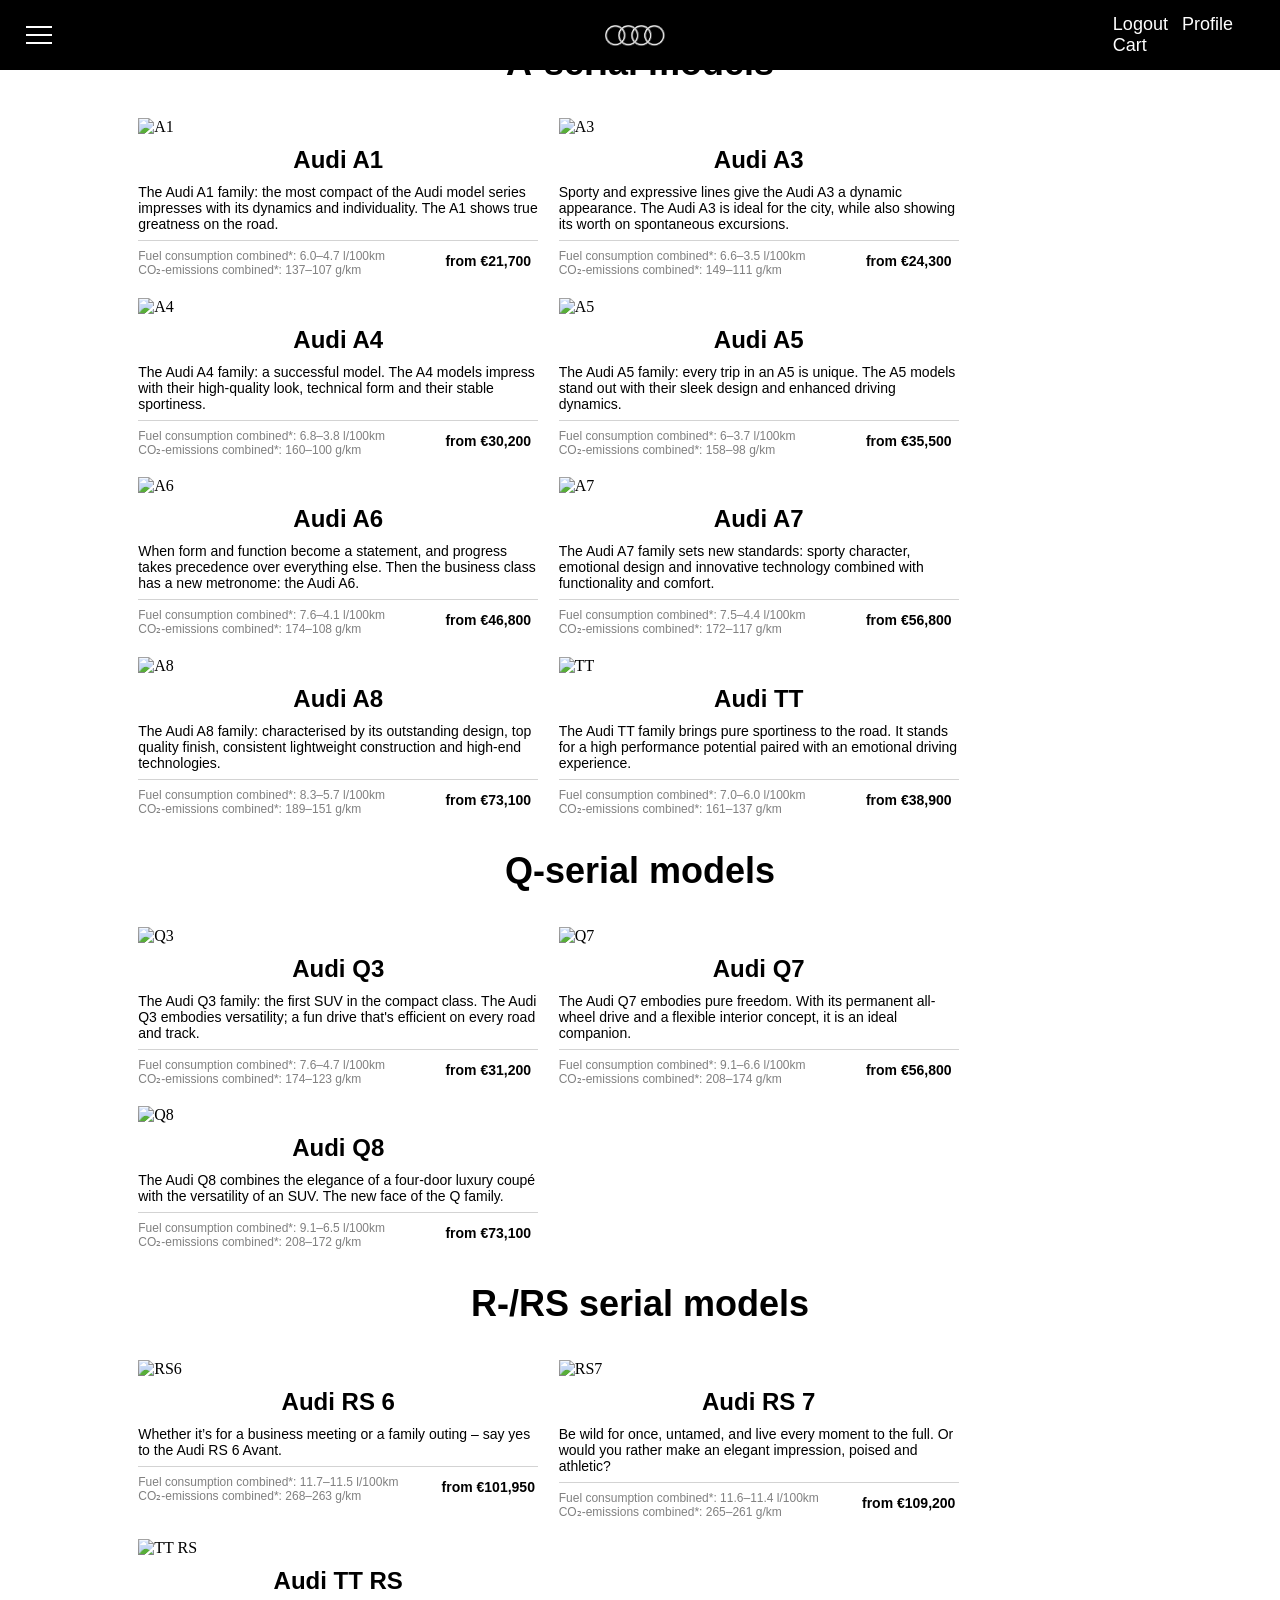
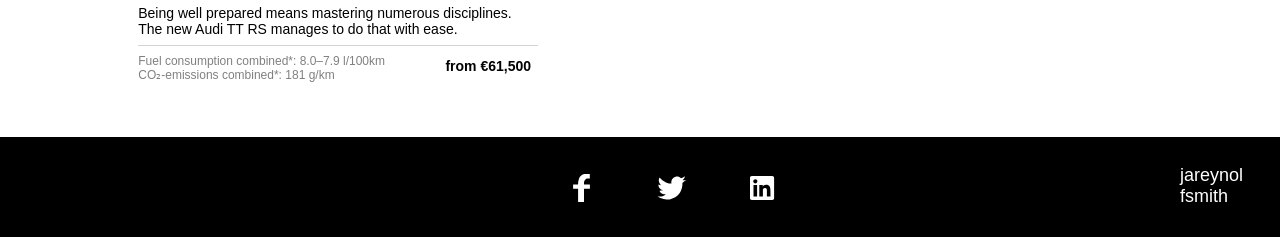
==== commit 909964e8: "index ok" ====
--- a/html/index.html
+++ b/html/index.html
@@ -53,8 +53,10 @@
             <div class="product_ specifications">
                 Fuel consumption combined*: 6.0–4.7 l/100km <br> CO₂-emissions combined*: 137–107 g/km
             </div>
-            <div class="cost">from €21,600</div>
-            <button class="button_add_to_cart">Add to cart</button>
+            <div class="cost">from €21,700</div>
+            <form method="post" action="addtocart">
+                <input class="button_add_to_cart" type="submit" name="A1" value="Add to cart">
+            </form>
         </div>
         <div id="A3" class="product_block response clearfix">
             <img src="https://www.audi.com/content/dam/gbp2/experience-audi/models-and-technology/production-models/a3/my-2019/1920x1080-gal-prop/AA3_SB_161001_1-1920x1080.jpg" alt="A3">
@@ -69,7 +71,9 @@
                 Fuel consumption combined*: 6.6–3.5 l/100km<br> CO₂-emissions combined*: 149–111 g/km
             </div>
             <div class="cost">from €24,300</div>
-            <button class="button_add_to_cart">Add to cart</button>
+            <form method="post" action="addtocart">
+                <input class="button_add_to_cart" type="submit" name="A3" value="Add to cart">
+            </form>
         </div>
         <div id="A4" class="product_block response clearfix">
             <img src="https://www.audi.com/content/dam/gbp2/experience-audi/models-and-technology/production-models/a4/my-2020/1920x1080_AA4_L_191010.jpg" alt="A4">
@@ -84,7 +88,9 @@
                 Fuel consumption combined*: 6.8–3.8 l/100km<br> CO₂-emissions combined*: 160–100 g/km
             </div>
             <div class="cost">from €30,200</div>
-            <button class="button_add_to_cart">Add to cart</button>
+            <form method="post" action="addtocart">
+                <input class="button_add_to_cart" type="submit" name="A4" value="Add to cart">
+            </form>
         </div>
         <div id="A5" class="product_block response clearfix">
             <img src="https://www.audi.com/content/dam/gbp2/experience-audi/models-and-technology/production-models/a5/my2020/1920x1080_teaser_AA5_SB_191007.jpg" alt="A5">
@@ -99,7 +105,9 @@
                 Fuel consumption combined*: 6–3.7 l/100km<br> CO₂-emissions combined*: 158–98 g/km
             </div>
             <div class="cost">from €35,500</div>
-            <button class="button_add_to_cart">Add to cart</button>
+            <form method="post" action="addtocart">
+                <input class="button_add_to_cart" type="submit" name="A5" value="Add to cart">
+            </form>
         </div>
         <div id="A6" class="product_block response clearfix">
             <img src="https://www.audi.com/content/dam/gbp2/experience-audi/models-and-technology/production-models/a6/my-2019/1920x1080-gal-prop/1920x1080_desktop_%20CLASSIC_M01_SEDAN_COMP_09_FINAL_FLAT.jpg" alt="A6">
@@ -114,7 +122,9 @@
                 Fuel consumption combined*: 7.6–4.1 l/100km<br> CO₂-emissions combined*: 174–108 g/km
             </div>
             <div class="cost">from €46,800</div>
-            <button class="button_add_to_cart">Add to cart</button>
+            <form method="post" action="addtocart">
+                <input class="button_add_to_cart" type="submit" name="A6" value="Add to cart">
+            </form>
         </div>
         <div id="A7" class="product_block response clearfix">
             <img src="https://www.audi.com/content/dam/gbp2/experience-audi/models-and-technology/production-models/a7/my2019/mobile/1920x1080_desktop_AA7_17009.jpg" alt="A7">
@@ -129,7 +139,9 @@
                 Fuel consumption combined*: 7.5–4.4 l/100km<br> CO₂-emissions combined*: 172–117 g/km
             </div>
             <div class="cost">from €56,800</div>
-            <button class="button_add_to_cart">Add to cart</button>
+            <form method="post" action="addtocart">
+                <input class="button_add_to_cart" type="submit" name="A7" value="Add to cart">
+            </form>
         </div>
         <div id="A8" class="product_block response clearfix">
             <img src="https://www.audi.com/content/dam/gbp2/experience-audi/models-and-technology/production-models/a8/my2019/desktop/1920x1080_teaser_AA8_171002.jpg" alt="A8">
@@ -144,7 +156,9 @@
                 Fuel consumption combined*: 8.3–5.7 l/100km<br> CO₂-emissions combined*: 189–151 g/km
             </div>
             <div class="cost">from €73,100</div>
-            <button class="button_add_to_cart">Add to cart</button>
+            <form method="post" action="addtocart">
+                <input class="button_add_to_cart" type="submit" name="A8" value="Add to cart">
+            </form>
         </div>
         <div id="TT" class="product_block response clearfix">
             <img src="https://www.audi.com/content/dam/gbp2/experience-audi/models-and-technology/production-models/tt/my2019/1920x1080-gal-prop-tx/1920x1080_desktop_ATT_181005.jpg" alt="TT">
@@ -159,7 +173,9 @@
                 Fuel consumption combined*: 7.0–6.0 l/100km<br> CO₂-emissions combined*: 161–137 g/km
             </div>
             <div class="cost">from €38,900</div>
-            <button class="button_add_to_cart">Add to cart</button>
+            <form method="post" action="addtocart">
+                <input class="button_add_to_cart" type="submit" name="TT" value="Add to cart">
+            </form>
         </div>
         <div class="heading">
             <h1>Q-serial models</h1>
@@ -176,8 +192,10 @@
             <div class="product_ specifications">
                 Fuel consumption combined*: 7.6–4.7 l/100km<br> CO₂-emissions combined*: 174–123 g/km
             </div>
-            <div class="cost">from €73,100</div>
-            <button class="button_add_to_cart">Add to cart</button>
+            <div class="cost">from €31,200</div>
+            <form method="post" action="addtocart">
+                <input class="button_add_to_cart" type="submit" name="Q3" value="Add to cart">
+            </form>
         </div>
         <div id="Q7" class="product_block response clearfix">
             <img src="https://www.audi.com/content/dam/gbp2/experience-audi/models-and-technology/production-models/q7/my-2020/1920x1080_AQ7_191002.jpg" alt="Q7">
@@ -191,8 +209,10 @@
             <div class="product_ specifications">
                 Fuel consumption combined*: 9.1–6.6 l/100km<br> CO₂-emissions combined*: 208–174 g/km
             </div>
-            <div class="cost">from €73,100</div>
-            <button class="button_add_to_cart">Add to cart</button>
+            <div class="cost">from €56,800</div>
+            <form method="post" action="addtocart">
+                <input class="button_add_to_cart" type="submit" name="Q7" value="Add to cart">
+            </form>
         </div>
         <div id="Q8" class="product_block response clearfix">
             <img src="https://www.audi.com/content/dam/gbp2/experience-audi/models-and-technology/production-models/q8/my2019/1920x1080-gal-prop-tx/1920x1080_desktop_AQ8_181006.jpg" alt="Q8">
@@ -207,7 +227,9 @@
                 Fuel consumption combined*: 9.1–6.5 l/100km<br> CO₂-emissions combined*: 208–172 g/km
             </div>
             <div class="cost">from €73,100</div>
-            <button class="button_add_to_cart">Add to cart</button>
+            <form method="post" action="addtocart">
+                <input class="button_add_to_cart" type="submit" name="Q8" value="Add to cart">
+            </form>
         </div>
         <div class="heading">
             <h1>R-/RS serial models</h1>
@@ -224,8 +246,10 @@
             <div class="product_ specifications">
                 Fuel consumption combined*: 11.7–11.5 l/100km<br> CO₂-emissions combined*: 268–263 g/km
             </div>
-            <div class="cost">from €38,900</div>
-            <button class="button_add_to_cart">Add to cart</button>
+            <div class="cost">from €101,950</div>
+            <form method="post" action="addtocart">
+                <input class="button_add_to_cart" type="submit" name="RS6" value="Add to cart">
+            </form>
         </div>
         <div id="RS7" class="product_block response clearfix">
             <img src="https://www.audi.com//content/dam/gbp2/experience-audi/audi-sport/r-rs-serial-models/rs7_sportback/my2020/1920x1080_stage-mobile_ARS7_191005.jpg" alt="RS7">
@@ -239,8 +263,10 @@
             <div class="product_ specifications">
                 Fuel consumption combined*: 11.6–11.4 l/100km<br> CO₂-emissions combined*: 265–261 g/km
             </div>
-            <div class="cost">from €38,900</div>
-            <button class="button_add_to_cart">Add to cart</button>
+            <div class="cost">from €109,200</div>
+            <form method="post" action="addtocart">
+                <input class="button_add_to_cart" type="submit" name="RS7" value="Add to cart">
+            </form>
         </div>
         <div id="TT RS" class="product_block response clearfix">
             <img src="https://www.audi.com/content/dam/gbp2/experience-audi/audi-sport/r-rs-serial-models/tt-rs/Teaser.jpg" alt="TT RS">
@@ -254,8 +280,10 @@
             <div class="product_ specifications">
                 Fuel consumption combined*: 8.0–7.9 l/100km<br> CO₂-emissions combined*: 181 g/km
             </div>
-            <div class="cost">from €38,900</div>
-            <button class="button_add_to_cart">Add to cart</button>
+            <div class="cost">from €61,500</div>
+            <form method="post" action="addtocart">
+                <input class="button_add_to_cart" type="submit" name="TT_RS" value="Add to cart">
+            </form>
         </div>
     </div>
     <div class="footer" id="intro-footer">
